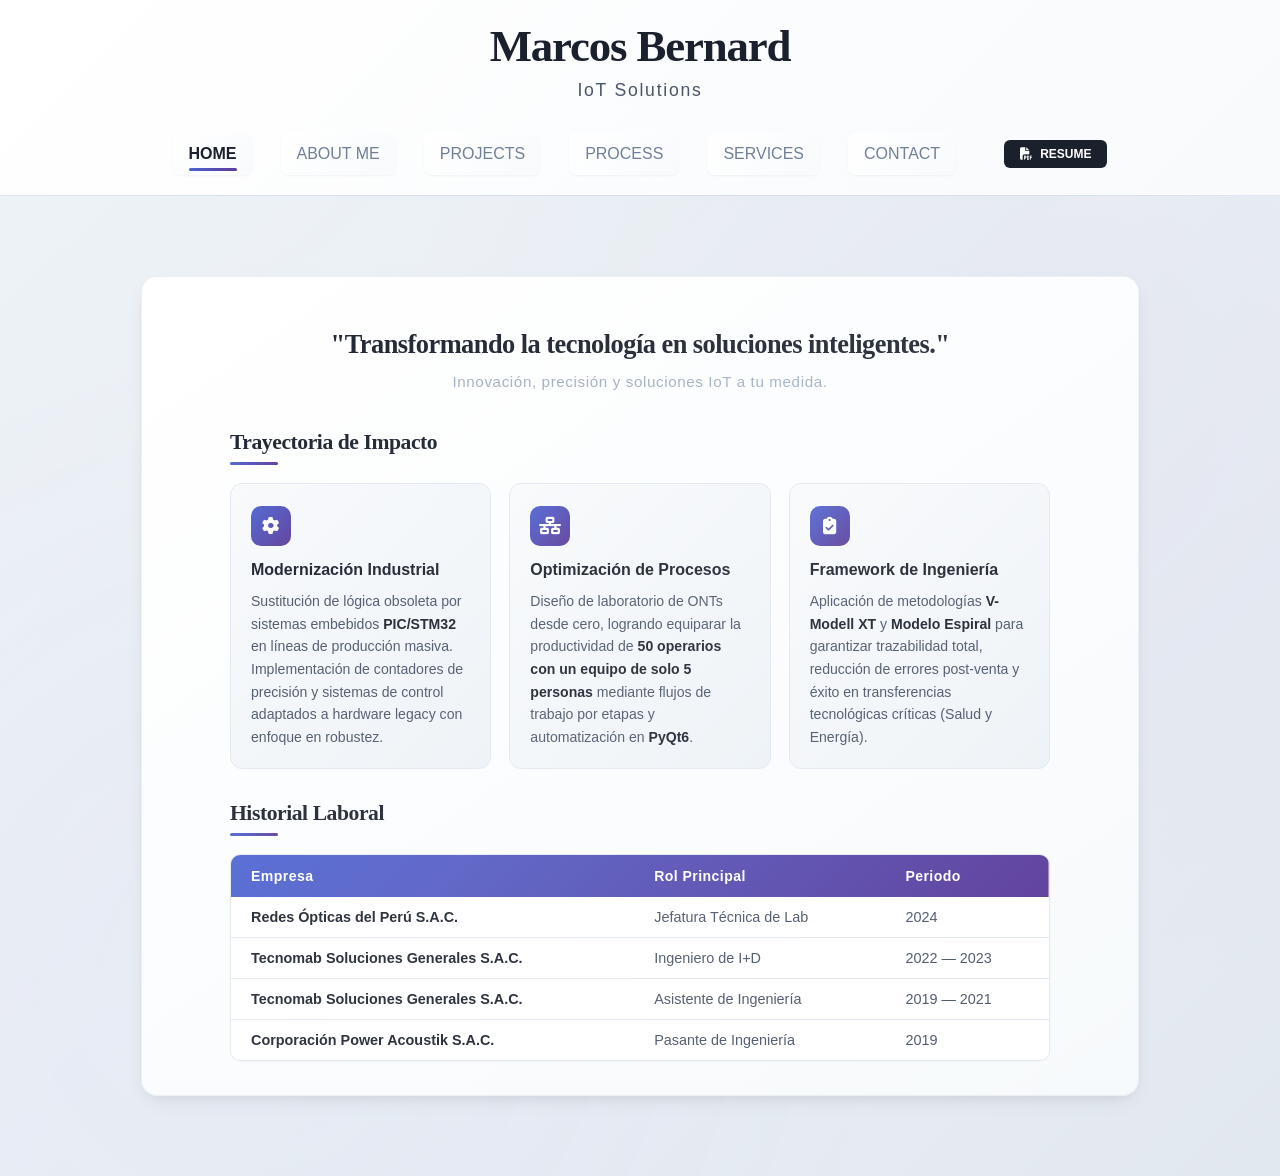
==== index.html @ 1c033994 "checkpoint(index.html): agregado proyecto Dimmer PWM Multicanal" ====
<!DOCTYPE html>
<html lang="es">

<head>
    <meta charset="UTF-8">
    <meta name="viewport" content="width=device-width, initial-scale=1.0">
    <link rel="stylesheet" href="https://cdnjs.cloudflare.com/ajax/libs/font-awesome/6.4.0/css/all.min.css">
    <!-- Estilos Modulares -->
    <link rel="stylesheet" href="css/global.css">
    <link rel="stylesheet" href="css/home.css">
    <link rel="stylesheet" href="css/about.css">
    <link rel="stylesheet" href="css/projects.css">
    <link rel="stylesheet" href="css/process.css">
    <link rel="stylesheet" href="css/services.css">
    <link rel="stylesheet" href="css/contact.css">
</head>

<body>
    <!-- SECCIÓN SUPERIOR ESTÁTICA -->
    <div class="header-section">
    <h1 class="title">Marcos Bernard</h1>
    <p class="subtitle">IoT Solutions</p>
    
    <nav class="menu">
        <a href="#" class="menu-item active" data-target="home">HOME</a>
        <a href="#" class="menu-item" data-target="about">ABOUT ME</a>
        <a href="#" class="menu-item" data-target="projects">PROJECTS</a>
        <a href="#" class="menu-item" data-target="process">PROCESS</a>
        <a href="#" class="menu-item" data-target="services">SERVICES</a>
        <a href="#" class="menu-item" data-target="contact">CONTACT</a>
        <a href="#" class="cv-button" id="resume-btn">
            <i class="fa-solid fa-file-pdf"></i> RESUME
        </a>
        </nav>
    </div>

    <!-- HERO / FRASE PRINCIPAL (Sustituye imagen por lema) -->
    <div class="image-section">
        <div class="content-container">
            <!-- HOME con lema + Trayectoria + Historial -->
            <div class="content-section active" id="home">
                <div class="home-panel">

                    <!-- HERO -->
                    <div class="home-hero">
                        <p class="home-hero-phrase">"Transformando la tecnología en soluciones inteligentes."</p>
                        <p class="home-hero-sub">Innovación, precisión y soluciones IoT a tu medida.</p>
                    </div>

                    <!-- TRAYECTORIA DE IMPACTO -->
                    <div class="home-block">
                        <h2 class="home-block-title">Trayectoria de Impacto</h2>
                        <div class="impact-grid">

                            <div class="impact-card">
                                <div class="impact-icon-wrap">
                                    <i class="fa-solid fa-gear"></i>
                                </div>
                                <h3 class="impact-card-title">Modernización Industrial</h3>
                                <p class="impact-card-text">
                                    Sustitución de lógica obsoleta por sistemas embebidos <strong>PIC/STM32</strong> en líneas de producción masiva. Implementación de contadores de precisión y sistemas de control adaptados a hardware legacy con enfoque en robustez.
                                </p>
                            </div>

                            <div class="impact-card">
                                <div class="impact-icon-wrap">
                                    <i class="fa-solid fa-network-wired"></i>
                                </div>
                                <h3 class="impact-card-title">Optimización de Procesos</h3>
                                <p class="impact-card-text">
                                    Diseño de laboratorio de ONTs desde cero, logrando equiparar la productividad de <strong>50 operarios con un equipo de solo 5 personas</strong> mediante flujos de trabajo por etapas y automatización en <strong>PyQt6</strong>.
                                </p>
                            </div>

                            <div class="impact-card">
                                <div class="impact-icon-wrap">
                                    <i class="fa-solid fa-clipboard-check"></i>
                                </div>
                                <h3 class="impact-card-title">Framework de Ingeniería</h3>
                                <p class="impact-card-text">
                                    Aplicación de metodologías <strong>V-Modell XT</strong> y <strong>Modelo Espiral</strong> para garantizar trazabilidad total, reducción de errores post-venta y éxito en transferencias tecnológicas críticas (Salud y Energía).
                                </p>
                            </div>

                        </div>
                    </div>

                    <div class="home-block">
                        <h2 class="home-block-title">Historial Laboral</h2>
                        <div class="home-table-wrap">
                            <table class="home-table">
                                <thead>
                                    <tr>
                                        <th>Empresa</th>
                                        <th>Rol Principal</th>
                                        <th>Periodo</th>
                                    </tr>
                                </thead>
                                <tbody>
                                    <tr>
                                        <td><strong>Redes Ópticas del Perú S.A.C.</strong></td>
                                        <td>Jefatura Técnica de Lab</td>
                                        <td>2024</td>
                                    </tr>
                                    <tr>
                                        <td><strong>Tecnomab Soluciones Generales S.A.C.</strong></td>
                                        <td>Ingeniero de I+D</td>
                                        <td>2022 — 2023</td>
                                    </tr>
                                    <tr>
                                        <td><strong>Tecnomab Soluciones Generales S.A.C.</strong></td>
                                        <td>Asistente de Ingeniería</td>
                                        <td>2019 — 2021</td>
                                    </tr>
                                    <tr>
                                        <td><strong>Corporación Power Acoustik S.A.C.</strong></td>
                                        <td>Pasante de Ingeniería</td>
                                        <td>2019</td>
                                    </tr>
                                </tbody>
                            </table>
                        </div>
                    </div>

                </div>
            </div>
            <!-- Otras secciones -->
            <div class="content-section" id="projects">
                <div class="projects-wrapper">
                    <!-- Global Phase Legend -->
                    <div class="phase-legend-container">
                        <button class="legend-toggle" onclick="toggleLegend()">
                            <i class="fa-solid fa-circle-info"></i> Guía de Fases <i
                                class="fa-solid fa-chevron-down"></i>
                        </button>
                        <div class="phase-legend" id="global-legend">
                            <div class="legend-grid">
                                <div class="legend-item">
                                    <h4><span class="legend-dot mvp"></span> FASE 1: MVP</h4>
                                    <p>Prototipo funcional de bajo costo. Validación de concepto con herramientas Open
                                        Source.</p>
                                </div>
                                <div class="legend-item">
                                    <h4><span class="legend-dot spiral"></span> FASE 2: SPIRAL</h4>
                                    <p>Desarrollo iterativo de campo. Análisis de viabilidad técnica y económica.</p>
                                </div>
                                <div class="legend-item">
                                    <h4><span class="legend-dot vmodel"></span> FASE 3: V-MODEL</h4>
                                    <p>Estandarización y calidad industrial. Trazabilidad total y pruebas formales.</p>
                                </div>
                            </div>
                        </div>
                    </div>

                    <div class="projects-container">
                        <div class="project-card">
    <div class="status-badge status-mvp">MVP</div>
    <div class="card-header">
        <i class="fa-solid fa-microchip card-icon"></i>
    </div>
    <h3 class="card-title">AgriNode Lite</h3>
    <p class="card-description">Nodo IoT de sensado agroambiental.</p>
    
    <div style="font-size: 0.85rem; color: #888; margin-bottom: 10px;">
        <i class="fa-solid fa-flask-vial"></i> Laboratorio IoT (Monterrico, Lima)
    </div>

    <div class="card-badges">
        <span class="badge">C</span>
        <span class="badge">UART</span>
        <span class="badge">I2C</span>
    </div>

    <div class="progress-section">
        <div class="progress-label">
            <span>Progreso</span>
            <span>35%</span>
        </div>
        <div class="progress-track">
            <div class="progress-fill" style="width: 35%;"></div>
        </div>
    </div>

    <div class="progress-details">
        <ul class="checklist">
            <li class="checklist-item">
                <div class="checklist-info">
                    <i class="fa-solid fa-check checklist-icon done"></i>
                    <span class="checklist-text">Diseño Esquemático</span>
                </div>
                <span class="checklist-date">Ene 15</span>
            </li>
            <li class="checklist-item">
                <div class="checklist-info">
                    <i class="fa-solid fa-check checklist-icon done"></i>
                    <span class="checklist-text">Validación Sensores</span>
                </div>
                <span class="checklist-date">Ene 20</span>
            </li>
            <li class="checklist-item">
                <div class="checklist-info">
                    <i class="fa-regular fa-circle checklist-icon pending"></i>
                    <span class="checklist-text">Optimización Energía</span>
                </div>
                <span class="checklist-date">Pendiente</span>
            </li>
            <li class="checklist-item">
                <div class="checklist-info">
                    <i class="fa-regular fa-circle checklist-icon pending"></i>
                    <span class="checklist-text">Documentación</span>
                </div>
                <span class="checklist-date">--</span>
            </li>
        </ul>

        <a href="https://github.com/MarcosBernardC/agrinode-lite" target="_blank" class="cv-button" style="margin-top: 15px; text-decoration: none; justify-content: center; width: 100%; box-sizing: border-box; display: flex;">
            <i class="fa-brands fa-github" style="margin-right: 8px;"></i> VER REPOSITORIO
        </a>
    </div>

    <button class="details-toggle" onclick="toggleDetails(this)">
        Ver Detalles <i class="fa-solid fa-chevron-down"></i>
    </button>
</div>

<div class="project-card">
    <div class="status-badge status-spiral" style="background: #f1c40f; color: #000;">DEVELOPING</div>
    
    <div class="card-header">
        <i class="fa-solid fa-lightbulb card-icon" style="color: #f1c40f;"></i>
    </div>

    <h3 class="card-title">Dimmer PWM Multicanal (A5)</h3>
    
    <p class="card-description">
        Controlador de iluminación de alta eficiencia. Diseño de hardware compacto con regulación Buck integrada y firmware optimizado en C.
    </p>

    <div style="font-size: 0.85rem; color: #888; margin-bottom: 10px;">
        <i class="fa-solid fa-microchip"></i> Bernardperulabs (En desarrollo 2026)
    </div>

    <div class="card-badges">
        <span class="badge">PIC/C</span>
        <span class="badge">KiCad 8.0</span>
        <span class="badge">FreeCAD</span>
        <span class="badge">Makefile</span>
    </div>

    <div class="progress-section">
        <div class="progress-label">
            <span>Estado: Diseño de PCB</span>
            <span>65%</span>
        </div>
        <div class="progress-track">
            <div class="progress-fill" style="width: 65%; background: #f39c12;"></div>
        </div>
    </div>

    <div class="progress-details">
        <ul class="checklist">
            <li class="checklist-item">
                <div class="checklist-info">
                    <i class="fa-solid fa-check checklist-icon done"></i>
                    <span class="checklist-text">Investigación y Simulación Lógica</span>
                </div>
                <span class="checklist-date">Feb 26</span>
            </li>
            <li class="checklist-item">
                <div class="checklist-info">
                    <i class="fa-solid fa-check checklist-icon done"></i>
                    <span class="checklist-text">Layout 3D y Esquemático Base</span>
                </div>
                <span class="checklist-date">Feb 26</span>
            </li>
            <li class="checklist-item">
                <div class="checklist-info">
                    <i class="fa-solid fa-spinner fa-spin checklist-icon" style="color: #f39c12;"></i>
                    <span class="checklist-text">Ruteado e Integración Buck Converter</span>
                </div>
                <span class="checklist-date">ACTUAL</span>
            </li>
            <li class="checklist-item">
                <div class="checklist-info">
                    <i class="fa-solid fa-clock checklist-icon"></i>
                    <span class="checklist-text">Fabricación y Pruebas de Carga</span>
                </div>
                <span class="checklist-date">Prox</span>
            </li>
        </ul>
        
        <a href="https://github.com/MarcosBernardC/PIC12F675-LED-Dimmer" target="_blank" class="cv-button" style="margin-top: 15px; text-decoration: none; justify-content: center; width: 100%; box-sizing: border-box; display: flex;">
            <i class="fa-brands fa-github" style="margin-right: 8px;"></i> VER REPOSITORIO
        </a>
    </div>

    <button class="details-toggle" onclick="toggleDetails(this)">
        Ver Detalles <i class="fa-solid fa-chevron-down"></i>
    </button>
</div>

                    <div class="project-card">
                        <div class="status-badge status-spiral">SPIRAL</div>
                        
                        <div class="card-header">
                            <i class="fa-solid fa-tower-broadcast card-icon"></i>
                        </div>

                        <h3 class="card-title">Edge Computing Agroambiental</h3>
                        
                        <p class="card-description">
                            Sistema distribuido con validación real en Calango. Optimización de latencia y robustez en hardware embebido.
                        </p>

                        <div style="font-size: 0.85rem; color: #888; margin-bottom: 10px;">
                            <i class="fa-solid fa-location-dot"></i> Instalación en campo (Calango, Lima 2025)
                        </div>

                        <div class="card-badges">
                            <span class="badge">PIC/C</span>
                            <span class="badge">LuaLaTeX</span>
                            <span class="badge">PCB Design</span>
                        </div>

                        <div class="progress-section">
                            <div class="progress-label">
                                <span>Estado: Finalizado</span>
                                <span>100%</span>
                            </div>
                            <div class="progress-track">
                                <div class="progress-fill" style="width: 100%; background: #28a745;"></div>
                            </div>
                        </div>

                        <div class="progress-details">
                            <ul class="checklist">
                                <li class="checklist-item">
                                    <div class="checklist-info">
                                        <i class="fa-solid fa-check checklist-icon done"></i>
                                        <span class="checklist-text">Despliegue e Instalación Física</span>
                                    </div>
                                    <span class="checklist-date">Oct 25</span>
                                </li>
                                <li class="checklist-item">
                                    <div class="checklist-info">
                                        <i class="fa-solid fa-check checklist-icon done"></i>
                                        <span class="checklist-text">Telemetría App Móvil/Escritorio</span>
                                    </div>
                                    <span class="checklist-date">Nov 25</span>
                                </li>
                                <li class="checklist-item">
                                    <div class="checklist-info">
                                        <i class="fa-solid fa-check checklist-icon done"></i>
                                        <span class="checklist-text">Análisis de Datos (95% PDR)</span>
                                    </div>
                                    <span class="checklist-date">Dic 25</span>
                                </li>
                                <li class="checklist-item">
                                    <div class="checklist-info">
                                        <i class="fa-solid fa-check checklist-icon done"></i>
                                        <span class="checklist-text">Versión de Autor (LuaLaTeX)</span>
                                    </div>
                                    <span class="checklist-date">Feb 26</span>
                                </li>
                            </ul>
                            
                            <a href="https://github.com/MarcosBernardC/edgeComputingCalango" target="_blank" class="cv-button" style="margin-top: 15px; text-decoration: none; justify-content: center; width: 100%; box-sizing: border-box; display: flex;">
                                <i class="fa-brands fa-github" style="margin-right: 8px;"></i> VER REPOSITORIO
                            </a>
                        </div>

                        <button class="details-toggle" onclick="toggleDetails(this)">
                            Ver Detalles <i class="fa-solid fa-chevron-down"></i>
                        </button>
                    </div>

                </div>
                </div>
            </div>
            <div class="content-section" id="services">
                <div class="services-panel">
                    <div class="home-block">
                        <h2 class="home-block-title">Servicios Especializados</h2>
                    <p class="process-text" style="text-align: center; max-width: 800px; margin: 0 auto 40px;">
                        Ofrezco soluciones integrales de ingeniería, combinando el rigor del diseño industrial con la agilidad del prototipado moderno.
                    </p>
                    
                    <div class="impact-grid">
                        <div class="impact-card">
                            <div class="impact-icon-wrap">
                                <i class="fa-solid fa-microchip"></i>
                            </div>
                            <h3 class="impact-card-title">Sistemas Embebidos & IoT</h3>
                            <p class="impact-card-text">
                                Desarrollo de firmware robusto en <strong>C/C++</strong> y conectividad <strong>Edge-to-Cloud</strong>. Especialista en arquitecturas de bajo consumo y protocolos industriales.
                            </p>
                        </div>

                        <div class="impact-card">
                            <div class="impact-icon-wrap">
                                <i class="fa-solid fa-industry"></i>
                            </div>
                            <h3 class="impact-card-title">Modernización Legacy</h3>
                            <p class="impact-card-text">
                                Actualización de sistemas industriales antiguos (Retrofitting). Sustitución de lógica discreta por control digital inteligente sin cambiar la infraestructura base.
                            </p>
                        </div>

                        <div class="impact-card">
                            <div class="impact-icon-wrap">
                                <i class="fa-solid fa-layer-group"></i>
                            </div>
                            <h3 class="impact-card-title">Diseño de PCB (EDA)</h3>
                            <p class="impact-card-text">
                                Diseño profesional de circuitos impresos en <strong>KiCad</strong>. Desde el esquema hasta los archivos Gerber para fabricación masiva, priorizando la integridad de señal.
                            </p>
                        </div>

                        <div class="impact-card">
                            <div class="impact-icon-wrap">
                                <i class="fa-solid fa-file-contract"></i>
                            </div>
                            <h3 class="impact-card-title">Consultoría & V&V</h3>
                            <p class="impact-card-text">
                                Documentación técnica avanzada en <strong>LuaLaTeX</strong>. Pruebas de verificación y validación (V&V) bajo estándares de calidad industrial.
                            </p>
                        </div>
                    </div>
                </div>
            </div>
        </div>
            <div class="content-section" id="process">
                <div class="process-container">
                    
                    <!-- Header 
                    <div class="process-header">
                        <h1 class="process-main-title">⚙️ Metodología de Ingeniería</h1>
                        <p class="process-subtitle">Framework de Maduración Híbrido v1.1</p>
                        <p class="process-update">📅 Última actualización: 5 de febrero de 2026</p>
                    </div>-->

                    <!-- Quote inspiracional -->
                    <div class="process-quote">
                        "No diseñamos para que funcione una vez; diseñamos para que sea reproducible, eficiente y resiliente al entorno real."
                    </div>

                    <!-- Visión general -->
                    <p class="process-intro">
                        Mi metodología no es lineal; es una <strong>progresión de tres estados</strong> que garantiza la transición exitosa desde la idea en el silicio hasta la estandarización industrial. Este flujo fue validado durante el desarrollo de mi tesis para la integración eficiente de Hardware, Firmware y Software.
                    </p>

                    <!-- Timeline de Fases -->
                    <div class="phases-timeline">
                        
                        <!-- FASE 1: MVP -->
                        <div class="phase-item phase-1">
                            <div class="phase-icon">
                                <i class="fa-solid fa-flask"></i>
                            </div>
                            <div class="phase-content">
                                <span class="phase-number">FASE 1</span>
                                <h2 class="phase-title">Prototipado Iterativo (MVP)</h2>
                                <p class="phase-objective">Validación técnica de concepto al menor costo posible</p>
                                <ul class="phase-details">
                                    <li><strong>Metodología:</strong> Ciclos rápidos de diseño, implementación y prueba (Iterative Prototyping)</li>
                                    <li><strong>Herramientas:</strong> Uso de software Gratuito / Open Source para minimizar la inversión inicial</li>
                                    <li><strong>Hardware/Firmware:</strong> Prototipado en PIC16F1939 con periféricos nativos (MSSP, I2C, Timer0)</li>
                                    <li><strong>Estrategia:</strong> Enfoque en funcionalidad crítica (Happy Path) y comunicación Edge-to-Cloud</li>
                                </ul>
                            </div>
                        </div>

                        <!-- FASE 2: SPIRAL -->
                        <div class="phase-item phase-2">
                            <div class="phase-icon">
                                <i class="fa-solid fa-rotate"></i>
                            </div>
                            <div class="phase-content">
                                <span class="phase-number">FASE 2</span>
                                <h2 class="phase-title">Desarrollo de Campo (Modelo Espiral)</h2>
                                <p class="phase-objective">Análisis de riesgos, viabilidad económica y robustez</p>
                                <ul class="phase-details">
                                    <li><strong>Metodología:</strong> Aplicación del Modelo Espiral para evaluar cada iteración del MVP</li>
                                    <li><strong>Acción de Ingeniería:</strong> Evaluación de Costo/Beneficio de las tecnologías utilizadas en el prototipo</li>
                                    <li><strong>Análisis Crítico:</strong> ¿Las soluciones gratuitas son escalables? ¿El ruido industrial requiere componentes de grado profesional?</li>
                                    <li><strong>Hardware:</strong> Optimización de consumo energético y diseño de PCB profesional en KiCad</li>
                                </ul>
                            </div>
                        </div>

                        <!-- FASE 3: V-MODEL -->
                        <div class="phase-item phase-3">
                            <div class="phase-icon">
                                <i class="fa-solid fa-check-double"></i>
                            </div>
                            <div class="phase-content">
                                <span class="phase-number">FASE 3</span>
                                <h2 class="phase-title">Estandarización (V-Modell XT)</h2>
                                <p class="phase-objective">Calidad industrial, verificación formal y cierre de proyecto</p>
                                <ul class="phase-details">
                                    <li><strong>Metodología:</strong> Implementación del estándar V-Modell XT para asegurar trazabilidad total del dato</li>
                                    <li><strong>Verificación y Validación (V&V):</strong> Cada requerimiento validado sistemáticamente (desde el bit en el registro hasta la gráfica en el Dashboard)</li>
                                    <li><strong>Documentación:</strong> Generación de manuales técnicos, certificados de funcionamiento y hojas de datos en LuaLaTeX</li>
                                    <li><strong>Resultado:</strong> Un producto reproducible, documentado y listo para despliegue masivo</li>
                                </ul>
                            </div>
                        </div>

                    </div>

                    <!-- Sección de Tooling -->
                    <div class="tooling-section">
                        <h2 class="tooling-title">💻 Entorno de Ejecución (Tooling)</h2>
                        <p class="tooling-intro">
                            La eficiencia de este proceso se apoya en una automatización profunda dentro de mi ecosistema Linux
                        </p>

                        <div class="tooling-grid">
                            <div class="tool-card">
                                <h4><i class="fa-solid fa-terminal"></i> Automatización</h4>
                                <p>Uso de <strong>Fish Shell</strong> y <strong>Makefiles</strong> para flujos de compilación y quemado (pk2cmd) sin intervención manual</p>
                            </div>

                            <div class="tool-card">
                                <h4><i class="fa-solid fa-robot"></i> IA Asistida</h4>
                                <p>Integración de <strong>Antigravity</strong> y <strong>Cursor</strong> para refactorización de código y análisis de lógica en tiempo real</p>
                            </div>

                            <div class="tool-card">
                                <h4><i class="fa-brands fa-git-alt"></i> Control de Versiones</h4>
                                <p>Gestión consciente de estados de archivos en <strong>Git</strong> para mantener un historial de cambios granular durante las fases del modelo espiral</p>
                            </div>

                            <div class="tool-card">
                                <h4><i class="fa-solid fa-file-lines"></i> Documentación Viva</h4>
                                <p>Sincronización entre <strong>Obsidian</strong> (notas de ingeniería) y el repositorio central del proyecto</p>
                            </div>
                        </div>
                    </div>

                </div>
            </div>
            <div class="content-section" id="about">
    <div class="about-container">
        <div class="about-content">

            <section class="about-section">
                <h2 class="about-title">Perfil Profesional</h2>
                <p class="about-text">
                    Ingeniero Electrónico con enfoque en <strong>desarrollo embebido, automatización e infraestructura IoT</strong>. 
                    Especialista en integrar hardware y software mediante metodologías industriales (V-Modell XT) para crear soluciones 
                    escalables, desde el silicio hasta la inteligencia de datos en tiempo real.
                </p>
            </section>

            <section class="about-section">
                <h2 class="about-title">Competencias Técnicas</h2>

                <div class="skills-lang">
                    <div class="skill-lang-item">
                        <div class="skill-lang-header"><span class="skill-lang-name">C (Embedded)</span><span class="skill-lang-pct">95%</span></div>
                        <div class="skill-lang-track"><div class="skill-lang-fill" style="width:95%"></div></div>
                    </div>
                    <div class="skill-lang-item">
                        <div class="skill-lang-header"><span class="skill-lang-name">Python (PyQt6 / Data)</span><span class="skill-lang-pct">90%</span></div>
                        <div class="skill-lang-track"><div class="skill-lang-fill" style="width:90%"></div></div>
                    </div>
                    <div class="skill-lang-item">
                        <div class="skill-lang-header"><span class="skill-lang-name">SQL / Power BI</span><span class="skill-lang-pct">75%</span></div>
                        <div class="skill-lang-track"><div class="skill-lang-fill" style="width:75%"></div></div>
                    </div>
                    <div class="skill-lang-item">
                        <div class="skill-lang-header"><span class="skill-lang-name">LuaLaTeX / Shell Script</span><span class="skill-lang-pct">70%</span></div>
                        <div class="skill-lang-track"><div class="skill-lang-fill" style="width:70%"></div></div>
                    </div>
                </div>

                <div class="skills-grid">
                    <div class="skill-category">
                        <h3 class="skill-category-title"><i class="fa-solid fa-microchip"></i> Embedded / IoT</h3>
                        <p class="skill-items">
                            <span class="tag-active">ESP32</span> <span class="tag-active">STM32</span> 
                            <span class="tag-active">PIC16/dsPIC</span> <span class="tag-prev">AVR</span>
                        </p>
                        <p class="skill-items">MQTT · Bluetooth · UART · I2C · SPI</p>
                    </div>
                    <div class="skill-category">
                        <h3 class="skill-category-title"><i class="fa-solid fa-robot"></i> AI-Assisted Dev</h3>
                        <p class="skill-items"><span class="tag-active">Antigravity IDE</span> <span class="tag-active">Cursor</span></p>
                        <p class="skill-items">Integración de LLMs (Gemini/Claude) para optimización de lógica y refactorización.</p>
                    </div>
                    <div class="skill-category">
                        <h3 class="skill-category-title"><i class="fa-solid fa-terminal"></i> Toolstack & OS</h3>
                        <p class="skill-items"><span class="tag-active">Fedora</span> <span class="tag-active">EndeavourOS</span> <span class="tag-active">Git</span></p>
                        <p class="skill-items">Fish Shell · Makefiles · Bash Scripting</p>
                    </div>
                    <div class="skill-category">
                        <h3 class="skill-category-title"><i class="fa-solid fa-language"></i> Idiomas</h3>
                        <p class="skill-items"><strong>Inglés:</strong> Nivel B1 (TOEFL ITP: 507)</p>
                        <p class="skill-items">Traducción técnica y preventa estratégica.</p>
                    </div>
                </div>

                <div class="skills-legend">
                    <span class="legend-label"><span class="tag-active">Uso activo</span> Herramienta actual</span>
                    <span class="legend-label"><span class="tag-prev">Previa</span> Experiencia anterior</span>
                </div>
            </section>

            <section class="about-section">
                <h2 class="about-title">Filosofía de Trabajo</h2>
                <blockquote class="philosophy-quote">
                    "La robustez industrial nace de la trazabilidad y el rigor metodológico."
                </blockquote>
                <ul class="philosophy-list">
                    <li>Validación sistemática (V&V)</li>
                    <li>Documentación técnica de precisión</li>
                    <li>Sostenibilidad de hardware legacy</li>
                    <li>Eficiencia operativa mediante IA</li>
                </ul>
            </section>
        </div>
    </div>
</div>
        <div class="content-section" id="contact">
            <div class="contact-panel">
                <div class="home-block">
                    <h2 class="home-block-title">Conectemos</h2>
                    <p class="process-text" style="text-align: center; margin-bottom: 30px;">
                        ¿Tienes un proyecto de IoT en mente o quieres profundizar en los detalles técnicos de mi
                        trayectoria?
                        Estoy disponible para colaborar.
                    </p>

                    <div class="contact-grid">
                        <!-- Top Row: GitHub -->
                        <a href="https://github.com/MarcosBernardC" target="_blank"
                            class="impact-card contact-link-card contact-info-card">
                            <div class="impact-icon-wrap">
                                <i class="fa-brands fa-github"></i>
                            </div>
                            <div class="contact-info-content">
                                <h3 class="impact-card-title">GitHub</h3>
                                <p class="impact-card-text">@MarcosBernardC</p>
                            </div>
                        </a>

                        <!-- Top Row: Location -->
                        <div class="impact-card contact-info-card">
                            <div class="impact-icon-wrap">
                                <i class="fa-solid fa-location-dot"></i>
                            </div>
                            <div class="contact-info-content">
                                <h3 class="impact-card-title">Ubicación</h3>
                                <p class="impact-card-text">Monterrico, Lima - Perú</p>
                            </div>
                        </div>

                        <!-- Bottom Row: Form -->
                        <form action="https://formspree.io/f/XXXXX" method="POST" class="impact-card contact-form-card">
                            <h3 class="impact-card-title form-title">Envíame un Mensaje</h3>
                            
                            <div class="form-row">
                                <div class="form-group">
                                    <label for="name" class="sr-only">Nombre</label>
                                    <input type="text" id="name" name="name" placeholder="Tu Nombre" required class="form-input">
                                </div>

                                <div class="form-group">
                                    <label for="email" class="sr-only">Email</label>
                                    <input type="email" id="email" name="_replyto" placeholder="tu@email.com" required class="form-input">
                                </div>
                            </div>

                            <div class="form-group">
                                <label for="message" class="sr-only">Mensaje</label>
                                <textarea id="message" name="message" rows="3" placeholder="¿Cómo puedo ayudarte?" required class="form-input"></textarea>
                            </div>

                            <div class="form-footer">
                                <button type="submit" class="cv-button submit-btn">
                                    <i class="fa-solid fa-paper-plane"></i> ENVIAR MENSAJE
                                </button>
                            </div>
                        </form>
                    </div>
                </div>
            </div>
        </div>


        <!-- Agenda Modal Removed -->

        <!-- PDF Modal -->
    <div id="pdf-modal" class="pdf-modal-overlay">
        <div class="pdf-modal-content">
            <button class="pdf-close-btn">&times;</button>
            <iframe id="pdf-frame" src="" frameborder="0"></iframe>
        </div>
    </div>

    <script src="js/main.js"></script>
</body>

</html>
---- css/global.css ----
/* ========================================
   Variables CSS - Paleta Elegante Neutra
   ======================================== */
:root {
  --dark-charcoal: #1a202c;
  --medium-gray: #2d3748;
  --slate-gray: #4a5568;
  --light-gray: #718096;
  --very-light-gray: #a0aec0;
  --lighter-gray: #edf2f7;
  --border-gray: #e2e8f0;

  /* Whites / Backgrounds */
  --pure-white: #ffffff;
  --off-white: #f8fafc;
  --light-cream: #f7fafc;

  /* Accents */
  --accent-blue: #4c63d2;
  --accent-purple: #5b3b99;
  --accent-green: #059669;

  /* Shadows */
  --shadow-light: 0 1px 2px rgba(0, 0, 0, 0.03);
  --shadow-medium: 0 4px 6px rgba(0, 0, 0, 0.05);
  --shadow-heavy: 0 8px 25px rgba(0, 0, 0, 0.1);

  --transition: all 0.25s ease;

  /* Process Colors */
  --mvp-color: #059669; /* Verde esmeralda */
  --spiral-color: #2563eb; /* Azul cobalto */
  --vmodel-color: #7c3aed; /* Púrpura */
}

/* ========================================
   Reset y Base
   ======================================== */
* {
  margin: 0;
  padding: 0;
  box-sizing: border-box;
}

/* Prevent iOS Zoom */
input, select, textarea {
    font-size: 16px !important;
}

html {
  scroll-behavior: smooth;
}

body {
  min-height: 100vh;
  display: flex;
  flex-direction: column;
  overflow-x: hidden;
  overflow-y: auto;
  font-family: "Inter", sans-serif;
  color: var(--dark-charcoal);
  background: linear-gradient(135deg, #f8fafc 0%, #f1f5f9 100%);
}

/* Allow scroll on small heights/widths to prevent squashing */
@media (max-height: 700px), (max-width: 480px) {
    body {
        overflow-y: auto;
        height: auto;
        min-height: 100vh;
    }
}

/* ========================================
   Header
   ======================================== */
.header-section {
  height: 26%;
  background: linear-gradient(135deg, var(--pure-white), var(--off-white));
  display: flex;
  flex-direction: column;
  justify-content: center;
  align-items: center;
  padding: 20px;
  position: relative;
  border-bottom: 1px solid var(--border-gray);
  box-shadow:
    0 4px 6px -1 rgba(0, 0, 0, 0.05),
    0 2px 4px -1 rgba(0, 0, 0, 0.03),
    inset 0 1px 0 rgba(255, 255, 255, 0.8);
}

.header-section::after {
  content: "";
  position: absolute;
  bottom: -4px;
  left: 0;
  width: 100%;
  height: 4px;
  background: linear-gradient(
    90deg,
    transparent 0%,
    rgba(102, 126, 234, 0.08) 20%,
    rgba(118, 75, 162, 0.08) 50%,
    rgba(102, 126, 234, 0.08) 80%,
    transparent 100%
  );
  filter: blur(0.5px);
}

.title {
  font-size: 2.8rem;
  font-weight: 600;
  font-family: "Playfair Display", serif;
  margin-bottom: 8px;
  letter-spacing: -0.025em;
  text-shadow:
    0 1px 2px rgba(255, 255, 255, 0.8),
    0 1px 3px rgba(0, 0, 0, 0.05);
}

.subtitle {
  font-size: 1.1rem;
  font-weight: 400;
  margin-bottom: 32px;
  letter-spacing: 0.1em;
  color: var(--slate-gray);
  text-shadow:
    0 1px 1px rgba(255, 255, 255, 0.8),
    0 1px 2px rgba(0, 0, 0, 0.03);
}

/* ========================================
   Menu
   ======================================== */
.menu {
  display: flex;
  align-items: center;
  flex-wrap: wrap;
  gap: 28px;
}

.menu-item {
  font-size: 1rem;
  font-weight: 500;
  padding: 12px 16px;
  color: var(--light-gray);
  text-decoration: none;
  position: relative;
  transition: var(--transition);
  border-radius: 8px;
  background: linear-gradient(135deg, var(--pure-white), var(--off-white));
  box-shadow:
    var(--shadow-light),
    0 1px 3px rgba(0, 0, 0, 0.02),
    inset 0 1px 0 rgba(255, 255, 255, 0.8);
}

.menu-item:hover {
  color: var(--medium-gray);
  transform: translateY(-1px);
  box-shadow:
    0 4px 8px rgba(0, 0, 0, 0.06),
    0 2px 4px rgba(0, 0, 0, 0.04),
    inset 0 1px 0 rgba(255, 255, 255, 0.9);
}

.menu-item::after {
  content: "";
  position: absolute;
  bottom: 4px;
  left: 16px;
  width: calc(100% - 32px);
  height: 3px;
  background: linear-gradient(90deg, var(--accent-blue), var(--accent-purple));
  border-radius: 2px;
  opacity: 0;
  transform: scaleX(0);
  transform-origin: left center;
  transition:
    opacity 0.3s ease-out,
    transform 0.4s cubic-bezier(0.25, 0.8, 0.25, 1);
}

.menu-item:hover::after,
.menu-item.active::after {
  opacity: 1;
  transform: scaleX(1);
}

.menu-item.active {
  color: var(--dark-charcoal);
  font-weight: 600;
}

.cv-button {
  display: inline-flex;
  align-items: center;
  gap: 8px;
  padding: 6px 15px;
  background-color: var(--dark-charcoal);
  color: var(--pure-white) !important;
  border-radius: 6px;
  font-size: 0.75rem;
  font-weight: 700;
  text-decoration: none;
  transition: all 0.3s ease;
  margin-left: 20px;
  border: 1px solid transparent;
}

.cv-button:hover {
  background-color: transparent;
  color: var(--dark-charcoal) !important;
  border-color: var(--dark-charcoal);
  transform: translateY(-2px);
}

/* ========================================
   Common Content Containers
   ======================================== */
.image-section {
  min-height: 74%;
  flex: 1;
  background: linear-gradient(
    135deg,
    var(--lighter-gray) 0%,
    var(--border-gray) 100%
  );
  display: flex;
  justify-content: center;
  align-items: center;
  position: relative;
  overflow-x: hidden;
  overflow-y: auto;
}

.image-section::before {
  content: "";
  position: absolute;
  top: 0;
  left: 0;
  right: 0;
  bottom: 0;
  background:
    radial-gradient(
      circle at 20% 80%,
      rgba(102, 126, 234, 0.04) 0%,
      transparent 50%
    ),
    radial-gradient(
      circle at 80% 20%,
      rgba(118, 75, 162, 0.04) 0%,
      transparent 50%
    );
  pointer-events: none;
}

.image-section::after {
  content: "";
  position: absolute;
  top: 0;
  left: 0;
  width: 100%;
  height: 100%;
  background: linear-gradient(
    135deg,
    transparent 0%,
    rgba(255, 255, 255, 0.1) 50%,
    transparent 100%
  );
  pointer-events: none;
}

.content-container {
  width: 100%;
  height: 100%;
  position: relative;
}

.content-section {
  position: absolute;
  top: 0;
  left: 0;
  width: 100%;
  min-height: 100%;
  opacity: 0;
  transform: translateY(20px);
  transition:
    opacity 0.5s ease,
    transform 0.5s ease;
  pointer-events: none;

  display: flex;
  justify-content: center;
  align-items: center;
}

.content-section.active {
  opacity: 1;
  transform: translateY(0);
  pointer-events: all;
}

/* ========================================
   Common Components (Impact Cards)
   ======================================== */
.impact-grid {
  display: grid;
  grid-template-columns: repeat(3, 1fr);
  gap: 18px;
}

.impact-card {
  background: linear-gradient(135deg, var(--off-white), var(--lighter-gray));
  border: 1px solid var(--border-gray);
  border-radius: 12px;
  padding: 22px 20px 20px;
  transition: var(--transition);
  position: relative;
  overflow: hidden;
}

.impact-card::before {
  content: "";
  position: absolute;
  top: 0;
  left: 0;
  right: 0;
  height: 3px;
  background: linear-gradient(90deg, var(--accent-blue), var(--accent-purple));
  opacity: 0;
  transition: opacity 0.3s ease;
}

.impact-card:hover {
  transform: translateY(-3px);
  box-shadow: 0 6px 18px rgba(0, 0, 0, 0.08);
  border-color: rgba(76, 99, 210, 0.25);
}

.impact-card:hover::before {
  opacity: 1;
}

.impact-icon-wrap {
  width: 40px;
  height: 40px;
  border-radius: 10px;
  background: linear-gradient(135deg, var(--accent-blue), var(--accent-purple));
  display: flex;
  align-items: center;
  justify-content: center;
  margin-bottom: 14px;
}

.impact-icon-wrap i {
  color: var(--pure-white);
  font-size: 1.1rem;
}

.impact-card-title {
  font-size: 1rem;
  font-weight: 600;
  color: var(--dark-charcoal);
  margin-bottom: 10px;
  line-height: 1.3;
}

.impact-card-text {
  font-size: 0.88rem;
  line-height: 1.6;
  color: var(--slate-gray);
  margin: 0;
}

.impact-card-text strong {
  color: var(--dark-charcoal);
  font-weight: 600;
}

.tag-active,
.badge {
  display: inline-block;
  padding: 6px 14px; /* Standardize specific to some badges */
  border-radius: 20px;
  font-size: 0.75rem;
  font-weight: 700;
  border: 1px solid transparent;
}
.tag-active {
  padding: 3px 10px; /* From about section override */
}

/* ========================================
   Common Responsive
   ======================================== */
@media (max-width: 768px) {
  .title {
    font-size: 2.2rem;
  }
  .subtitle {
    font-size: 1rem;
    margin-bottom: 24px;
  }
  .menu {
    gap: 16px;
    flex-wrap: wrap;
    justify-content: center;
  }
  .menu-item {
    font-size: 1.05rem;
    padding: 10px 14px;
  }
  .impact-grid {
    grid-template-columns: 1fr;
    gap: 14px;
  }
}

@media (max-width: 480px) {
    .header-section {
        height: auto;
        padding: 24px 16px;
    }
    .image-section {
        height: auto;
        flex: 1; /* Take remaining space */
    }
    .title {
        font-size: 1.8rem;
    }
    .subtitle {
        font-size: 0.9rem;
        margin-bottom: 24px;
    }
    .menu {
        display: grid;
        grid-template-columns: repeat(2, 1fr);
        gap: 10px;
        width: 100%;
        margin-bottom: 10px;
    }
    .menu-item {
        font-size: 0.9rem;
        padding: 10px 8px;
        min-height: 44px;
        display: flex;
        align-items: center;
        justify-content: center;
        text-align: center;
        width: 100%;
        margin: 0;
    }
    .cv-button {
        grid-column: 1 / -1; /* Spans full width */
        margin: 10px 0 0 0;
        justify-content: center;
        width: 100%;
        min-height: 44px;
    }
    
    .image-section {
        height: auto;
        min-height: 85vh; /* Ensure content area is tall enough */
        padding: 20px 0;
    }
    .content-section {
        align-items: flex-start; /* Prevent top cut-off on scroll */
        padding-top: 20px; /* Add some breathing room */
        height: auto; /* Let it grow */
        min-height: 100%;
        position: relative; /* Change from absolute to relative to stack? No, keeping absolute but letting it be tall */
        /* If absolute, strict 100% height clips it if parent is smaller than content? 
           But parent .image-section grows with content? No, .image-section has min-height.
           If content is taller than .image-section min-height, .image-section needs to grow.
           If .content-section is absolute, .image-section won't grow based on .content-section size.
           
           CRITICAL FIX: Change .content-section to position: relative on mobile so it pushes .image-section height! 
           But we have multiple .content-sections. Only the active one should be displayed relative?
           The others are hidden/opacity 0.
           If all are relative, they stack.
           We need only the active one to be relative (in flow) and others absolute (or hidden).
        */
    }
    .content-section.active {
        position: relative; /* Takes space in flow */
    }
    .content-section:not(.active) {
        display: none; /* Hide others to prevent stacking/spacing issues */
    }
    
    .contact-link {
        font-size: 0.9rem;
        padding: 10px 16px;
    }
    .impact-card {
        padding: 18px 16px 16px;
    }
}

/* ========================================
   PDF Viewer Modal
   ======================================== */
.pdf-modal-overlay {
  position: fixed;
  top: 0;
  left: 0;
  width: 100%;
  height: 100%;
  background-color: rgba(0, 0, 0, 0.6);
  backdrop-filter: blur(8px);
  -webkit-backdrop-filter: blur(8px);
  z-index: 1000;
  display: none; /* Hidden by default */
  justify-content: center;
  align-items: center;
  opacity: 0;
  transition: opacity 0.3s ease;
}

.pdf-modal-overlay.active {
  display: flex;
  opacity: 1;
}

.pdf-modal-content {
  position: relative;
  width: 90%;
  height: 90%;
  max-width: 1200px;
  background: white;
  border-radius: 8px;
  box-shadow: 0 4px 6px rgba(0, 0, 0, 0.1);
  overflow: hidden;
  transform: scale(0.95);
  transition: transform 0.3s ease;
}

.pdf-modal-overlay.active .pdf-modal-content {
  transform: scale(1);
}

.pdf-close-btn {
  position: absolute;
  top: 10px;
  right: 15px;
  background: rgba(255, 255, 255, 0.7);
  border: none;
  font-size: 2rem;
  line-height: 1;
  cursor: pointer;
  color: #333;
  z-index: 10;
  border-radius: 50%;
  width: 40px;
  height: 40px;
  display: flex;
  align-items: center;
  justify-content: center;
  transition: background 0.2s;
}

.pdf-close-btn:hover {
  background: rgba(255, 255, 255, 1);
}

#pdf-frame {
  width: 100%;
  height: 100%;
}

/* ========================================
   FIX DEFINITIVO: Espaciado Estandarizado Profesional
   Agregar al FINAL de css/global.css
   ======================================== */

/* Variables de Espaciado Profesional */
:root {
    --section-gap-desktop: 40px;
    --section-gap-tablet: 30px;
    --section-gap-mobile: 20px;
}

/* SOLUCIÓN BASE: Layout consistente */
.content-section {
    position: absolute;
    top: 0;
    left: 0;
    width: 100%;
    height: 100%;
    opacity: 0;
    transform: translateY(20px);
    transition: opacity 0.5s ease, transform 0.5s ease;
    pointer-events: none;
    
    display: flex;
    justify-content: center;
    align-items: center;
    padding: 0;
}

/* Espaciado estandarizado para TODOS los paneles */
.home-panel,
.services-panel,
.contact-panel,
.about-container,
.process-container {
    margin: var(--section-gap-desktop) auto;
}

/* Asegurar centrado perfecto en desktop */
@media (min-width: 769px) {
    .image-section {
        display: flex;
        align-items: center;
        justify-content: center;
        padding: var(--section-gap-desktop) 0;
    }
    
    .content-container {
        width: 100%;
        height: 100%;
        display: flex;
        align-items: center;
        justify-content: center;
    }
    
    .content-section {
        position: relative;
        height: auto;
        min-height: 0;
    }
    
    .content-section:not(.active) {
        display: none;
    }
    
    /* Ajuste específico para paneles con altura fija */
    .home-panel,
    .services-panel {
        width: 78%;
        max-width: 1200px;
    }
    
    .about-container,
    .process-container {
        width: 85%;
        max-width: 1200px;
    }
}

/* Tablet - Espaciado intermedio */
@media (max-width: 768px) {
    :root {
        --section-gap-desktop: var(--section-gap-tablet);
    }
    
    .image-section {
        padding: var(--section-gap-tablet) 0;
    }
    
    .home-panel,
    .services-panel,
    .about-container,
    .process-container {
        margin: var(--section-gap-tablet) auto;
    }
}

/* Mobile - Espaciado mínimo */
@media (max-width: 480px) {
    :root {
        --section-gap-desktop: var(--section-gap-mobile);
    }
    
    .image-section {
        min-height: 85vh;
        padding: var(--section-gap-mobile) 0;
    }
    
    .content-section {
        position: relative;
        height: auto;
        align-items: flex-start;
        padding-top: var(--section-gap-mobile);
    }
    
    .content-section.active {
        position: relative;
    }
    
    .content-section:not(.active) {
        display: none;
    }
    
    .home-panel,
    .services-panel,
    .about-container,
    .process-container {
        margin: var(--section-gap-mobile) auto;
        width: 95%;
    }
}

/* Fix específico para Contact que tenía padding-bottom problemático */
.contact-panel {
    padding-bottom: 0 !important;
    margin: var(--section-gap-desktop) auto;
}

/* Asegurar que Projects no se vea afectado */
.projects-wrapper {
    margin: var(--section-gap-desktop) auto;
}
---- css/home.css ----
/* ========================================
   Home Section
   ======================================== */
.home-panel {
    width: 78%;
    height: 78%;
    background: linear-gradient(145deg, var(--pure-white), var(--light-cream));
    border-radius: 16px;
    box-shadow:
        0 8px 25px -8px rgba(0, 0, 0, 0.1),
        0 4px 12px -4px rgba(0, 0, 0, 0.06),
        inset 0 1px 0 rgba(255, 255, 255, 0.8),
        inset 0 -1px 0 rgba(0, 0, 0, 0.02);
    border: 1px solid rgba(226, 232, 240, 0.6);
    overflow-y: auto;
    overflow-x: hidden;
    display: flex;
    flex-direction: column;
    align-items: center;
    padding: 38px 44px 34px;
    gap: 32px;
}

.home-panel::-webkit-scrollbar {
    width: 8px;
}

.home-panel::-webkit-scrollbar-track {
    background: var(--lighter-gray);
    border-radius: 4px;
}

.home-panel::-webkit-scrollbar-thumb {
    background: linear-gradient(180deg, var(--accent-blue), var(--accent-purple));
    border-radius: 4px;
}

/* ── Hero ── */
.home-hero {
    text-align: center;
    padding: 12px 0 8px;
}

.home-hero-phrase {
    font-family: 'Playfair Display', serif;
    font-size: 1.65rem;
    font-weight: 600;
    color: var(--dark-charcoal);
    letter-spacing: -0.02em;
    line-height: 1.35;
    text-shadow: 0 1px 2px rgba(255, 255, 255, 0.8);
    margin-bottom: 10px;
}

.home-hero-sub {
    font-size: 0.95rem;
    color: var(--very-light-gray);
    letter-spacing: 0.04em;
    text-shadow: 0 1px 1px rgba(255, 255, 255, 0.8);
}

/* ── Bloques genericos (título + contenido) ── */
.home-block {
    width: 100%;
    max-width: 820px;
}

.home-block-title {
    font-family: 'Playfair Display', serif;
    font-size: 1.35rem;
    font-weight: 600;
    color: var(--dark-charcoal);
    letter-spacing: -0.02em;
    margin-bottom: 18px;
    padding-bottom: 10px;
    position: relative;
}

.home-block-title::after {
    content: '';
    position: absolute;
    bottom: 0;
    left: 0;
    width: 48px;
    height: 3px;
    background: linear-gradient(90deg, var(--accent-blue), var(--accent-purple));
    border-radius: 2px;
}

/* ── Tabla Historial ── */
.home-table-wrap {
    width: 100%;
    overflow-x: auto;
    border-radius: 10px;
    border: 1px solid var(--border-gray);
    box-shadow: var(--shadow-light);
}

.home-table {
    width: 100%;
    border-collapse: collapse;
    background: var(--pure-white);
    font-family: 'Inter', sans-serif;
}

.home-table thead {
    background: linear-gradient(135deg, var(--accent-blue), var(--accent-purple));
}

.home-table th {
    color: var(--pure-white);
    text-align: left;
    padding: 13px 20px;
    font-size: 0.88rem;
    font-weight: 600;
    letter-spacing: 0.03em;
}

.home-table td {
    padding: 12px 20px;
    font-size: 0.9rem;
    color: var(--slate-gray);
    border-bottom: 1px solid var(--border-gray);
}

.home-table td strong {
    color: var(--dark-charcoal);
    font-weight: 600;
}

.home-table tbody tr {
    transition: background 0.2s ease;
}

.home-table tbody tr:hover {
    background: rgba(76, 99, 210, 0.04);
}

.home-table tbody tr:last-child td {
    border-bottom: none;
}

/* Responsive */
@media (max-width: 768px) {
    .home-panel {
        width: 90%;
        height: 82%;
        padding: 28px 24px 24px;
        gap: 26px;
    }
    .home-hero-phrase {
        font-size: 1.35rem;
    }
}

@media (max-width: 480px) {
    .home-panel {
        width: 95%;
        height: 98%; /* Maximize usage of the container */
        padding: 20px 16px 18px;
        gap: 22px;
    }
    .home-hero-phrase {
        font-size: 1.15rem;
    }
    .home-block-title {
        font-size: 1.1rem;
    }
    
    /* Mobile Table - Card Style */
    .home-table, .home-table thead, .home-table tbody, .home-table th, .home-table td, .home-table tr { 
        display: block; 
    }
    
    .home-table thead { 
        display: none; 
    }
    
    .home-table tr { 
        margin-bottom: 15px; 
        border: 1px solid var(--border-gray); 
        border-radius: 8px; 
        overflow: hidden; 
    }
    
    .home-table td { 
        border-bottom: 1px solid var(--lighter-gray); 
        position: relative; 
        padding-left: 45%; 
        text-align: right; 
        display: flex;
        justify-content: flex-end;
        align-items: center;
        min-height: 40px;
    }
    
    .home-table td:last-child {
        border-bottom: none;
    }

    .home-table td::before { 
        position: absolute;
        left: 15px;
        width: 40%; 
        white-space: nowrap; 
        text-align: left; 
        font-weight: 600;
        color: var(--dark-charcoal);
        top: 50%;
        transform: translateY(-50%);
    }

    /* Labels via CSS generated content */
    .home-table td:nth-of-type(1)::before { content: "Empresa"; }
    .home-table td:nth-of-type(2)::before { content: "Rol"; }
    .home-table td:nth-of-type(3)::before { content: "Periodo"; }
}
---- css/about.css ----
/* ========================================
   About Section
   ======================================== */
.about-container {
    width: 85%;
    height: 85%;
    background: linear-gradient(145deg, var(--pure-white), var(--light-cream));
    border-radius: 16px;
    box-shadow: 0 8px 25px -8 rgba(0, 0, 0, 0.1), 0 4px 12px -4 rgba(0, 0, 0, 0.06), 0 2px 6px -2 rgba(0, 0, 0, 0.04), inset 0 1px 0 rgba(255, 255, 255, 0.8), inset 0 -1px 0 rgba(0, 0, 0, 0.02);
    border: 1px solid rgba(226, 232, 240, 0.6);
    overflow-y: auto;
    overflow-x: hidden;
    padding: 40px 50px;
    position: relative;
}

.about-container::-webkit-scrollbar {
    width: 8px;
}

.about-container::-webkit-scrollbar-track {
    background: var(--lighter-gray);
    border-radius: 4px;
}

.about-container::-webkit-scrollbar-thumb {
    background: linear-gradient(180deg, var(--accent-blue), var(--accent-purple));
    border-radius: 4px;
}

.about-container::-webkit-scrollbar-thumb:hover {
    background: linear-gradient(180deg, var(--accent-purple), var(--accent-blue));
}

.about-content {
    max-width: 900px;
    margin: 0 auto;
}

.about-section {
    margin-bottom: 45px;
}

.about-section:last-child {
    margin-bottom: 0;
}

.about-title {
    font-family: 'Playfair Display', serif;
    font-size: 1.8rem;
    font-weight: 600;
    color: var(--dark-charcoal);
    margin-bottom: 20px;
    letter-spacing: -0.02em;
    position: relative;
    padding-bottom: 12px;
}

.about-title::after {
    content: '';
    position: absolute;
    bottom: 0;
    left: 0;
    width: 60px;
    height: 3px;
    background: linear-gradient(90deg, var(--accent-blue), var(--accent-purple));
    border-radius: 2px;
}

.about-text {
    font-size: 1rem;
    line-height: 1.7;
    color: var(--slate-gray);
    margin-bottom: 16px;
    text-align: justify;
}

.about-text strong {
    color: var(--dark-charcoal);
    font-weight: 600;
}

/* Skills Grid */
.skills-grid {
    display: grid;
    grid-template-columns: repeat(auto-fit, minmax(280px, 1fr));
    gap: 20px;
    margin-top: 25px;
}

.skill-category {
    background: linear-gradient(135deg, var(--off-white), var(--lighter-gray));
    padding: 20px;
    border-radius: 12px;
    border: 1px solid var(--border-gray);
    transition: var(--transition);
}

.skill-category:hover {
    transform: translateY(-2px);
    box-shadow: 0 4px 12px rgba(0, 0, 0, 0.08);
    border-color: rgba(76, 99, 210, 0.3);
}

.skill-category-title {
    font-size: 0.95rem;
    font-weight: 600;
    color: var(--dark-charcoal);
    margin-bottom: 10px;
    letter-spacing: 0.02em;
}

.skill-category-title i {
    color: var(--accent-blue);
    margin-right: 6px;
    font-size: 0.9rem;
}

.skill-items {
    font-size: 0.9rem;
    line-height: 1.6;
    color: var(--slate-gray);
    margin: 0;
}

/* Barras de lenguajes */
.skills-lang {
    display: grid;
    grid-template-columns: repeat(2, 1fr);
    gap: 14px 32px;
    margin-bottom: 28px;
}

.skill-lang-item {
    display: flex;
    flex-direction: column;
    gap: 6px;
}

.skill-lang-header {
    display: flex;
    justify-content: space-between;
    align-items: baseline;
}

.skill-lang-name {
    font-size: 0.92rem;
    font-weight: 600;
    color: var(--dark-charcoal);
}

.skill-lang-pct {
    font-size: 0.8rem;
    color: var(--very-light-gray);
    font-weight: 500;
}

.skill-lang-track {
    width: 100%;
    height: 5px;
    background: var(--lighter-gray);
    border-radius: 3px;
    overflow: hidden;
}

.skill-lang-fill {
    height: 100%;
    border-radius: 3px;
    background: linear-gradient(90deg, var(--accent-blue), var(--accent-purple));
}

/* Tags activo / previa */
.tag-active,
.tag-prev {
    display: inline-block;
    font-size: 0.82rem;
    font-weight: 600;
    padding: 3px 10px;
    border-radius: 20px;
    margin-right: 4px;
}

.tag-active {
    background: linear-gradient(135deg, rgba(76, 99, 210, 0.12), rgba(91, 59, 153, 0.1));
    color: var(--accent-blue);
    border: 1px solid rgba(76, 99, 210, 0.25);
}

.tag-prev {
    background: rgba(160, 174, 192, 0.15);
    color: var(--light-gray);
    border: 1px solid rgba(160, 174, 192, 0.3);
}

/* Leyenda de tags */
.skills-legend {
    display: flex;
    gap: 24px;
    margin-top: 18px;
    padding-top: 14px;
    border-top: 1px solid var(--border-gray);
}

.legend-label {
    font-size: 0.82rem;
    color: var(--light-gray);
    display: flex;
    align-items: center;
    gap: 8px;
}

/* Philosophy */
.philosophy-quote {
    font-family: 'Playfair Display', serif;
    font-size: 1.3rem;
    font-style: italic;
    color: var(--medium-gray);
    margin: 20px 0 25px 0;
    padding: 25px 30px;
    background: linear-gradient(135deg, var(--off-white), var(--lighter-gray));
    border-left: 4px solid var(--accent-purple);
    border-radius: 8px;
    position: relative;
    line-height: 1.6;
}

.philosophy-quote::before {
    content: '"';
    font-size: 3rem;
    color: var(--accent-purple);
    opacity: 0.2;
    position: absolute;
    top: 10px;
    left: 15px;
    font-family: 'Playfair Display', serif;
}

.philosophy-list {
    list-style: none;
    padding: 0;
    margin: 0;
}

.philosophy-list li {
    font-size: 1rem;
    color: var(--slate-gray);
    padding: 10px 0 10px 30px;
    position: relative;
    line-height: 1.6;
}

.philosophy-list li::before {
    content: '→';
    position: absolute;
    left: 0;
    color: var(--accent-blue);
    font-weight: 600;
}

/* Responsive */
@media (max-width: 768px) {
    .about-container {
        width: 92%;
        height: 80%;
        padding: 30px 25px;
    }
    .about-title {
        font-size: 1.5rem;
    }
    .skills-grid {
        grid-template-columns: 1fr;
        gap: 15px;
    }
    .skills-lang {
        grid-template-columns: 1fr;
        gap: 12px;
    }
    .philosophy-quote {
        font-size: 1.1rem;
        padding: 20px;
    }
}

@media (max-width: 480px) {
    .about-container {
        width: 95%;
        height: 98%; /* Maximize usage */
        padding: 20px 16px; /* Reduced side padding */
    }
    .about-section {
        margin-bottom: 35px;
    }
    .about-title {
        font-size: 1.3rem;
        margin-bottom: 15px;
    }
    .about-text {
        font-size: 0.9rem;
    }
    .skill-category {
        padding: 15px;
    }
    .skill-category-title {
        font-size: 0.9rem;
    }
    .skill-items {
        font-size: 0.85rem;
    }
    .skills-lang {
        gap: 10px;
    }
    .skill-lang-name {
        font-size: 0.88rem;
    }
    .skills-legend {
        flex-direction: column;
        gap: 8px;
    }
    .philosophy-quote {
        font-size: 1rem;
        padding: 18px;
        margin: 15px 0 20px 0;
    }
}
---- css/projects.css ----
/* ========================================
   Projects Section
   ======================================== */
.projects-wrapper {
  max-width: 1000px;
  width: fit-content;
  margin: 0 auto;
  position: relative;
  padding: 0 20px;
}

.projects-container {
  width: 100%;
  height: 100%;
  display: flex;
  justify-content: center;
  align-items: flex-start; /* Changed from center to allow top alignment on scroll */
  flex-wrap: wrap;
  gap: 40px;
  padding: 20px 0;
  overflow-y: auto; /* Ensure it scrolls if needed */
  transition: all 0.5s cubic-bezier(0.4, 0, 0.2, 1);
}

/* Interaction: Scale down cards when legend is open */
.projects-wrapper.legend-open .projects-container {
  transform: scale(0.95) translateY(10px);
  opacity: 0.6;
  filter: blur(1px);
}

.project-card {
  background: linear-gradient(145deg, var(--pure-white), var(--light-cream));
  border-radius: 16px;
  padding: 30px;
  width: 340px;
  box-shadow:
    0 10px 15px -3px rgba(0, 0, 0, 0.05),
    0 4px 6px -2px rgba(0, 0, 0, 0.025),
    inset 0 1px 0 rgba(255, 255, 255, 0.8),
    inset 0 -1px 0 rgba(0, 0, 0, 0.02);
  border: 1px solid rgba(226, 232, 240, 0.8);
  transition: var(--transition);
  position: relative;
  overflow: hidden;
}

.project-card:hover {
  transform: translateY(-5px);
  box-shadow:
    0 20px 25px -5px rgba(0, 0, 0, 0.1),
    0 10px 10px -5px rgba(0, 0, 0, 0.04);
}

/* Card Header & Icon */
.card-header {
  margin-bottom: 20px;
}

.card-icon {
  font-size: 2rem;
  color: var(--dark-charcoal);
  background: -webkit-linear-gradient(
    135deg,
    var(--dark-charcoal),
    var(--slate-gray)
  );
  background-clip: text;
  -webkit-background-clip: text;
  -webkit-text-fill-color: transparent;
  filter: drop-shadow(0 2px 4px rgba(0, 0, 0, 0.1));
}

/* Card Title */
.card-title {
  font-family: "Playfair Display", serif;
  font-size: 1.5rem;
  font-weight: 600;
  color: var(--dark-charcoal);
  margin-bottom: 12px;
  line-height: 1.3;
  letter-spacing: -0.01em;
}

/* Card Description */
.card-description {
  font-family: "Inter", sans-serif;
  font-size: 0.95rem;
  color: var(--slate-gray);
  line-height: 1.6;
  margin-bottom: 24px;
}

/* Badges */
.card-badges {
  display: flex;
  flex-wrap: wrap;
  gap: 8px;
  margin-bottom: 30px;
}

.badge {
  display: inline-block;
  padding: 6px 12px;
  background-color: #f1f5f9;
  color: #334155;
  border-radius: 9999px;
  font-size: 0.75rem;
  font-weight: 600;
  letter-spacing: 0.025em;
  border: 1px solid var(--border-gray);
  transition: var(--transition);
}

.badge:hover {
  background-color: var(--button-bg-hover, #e2e8f0);
  color: var(--dark-charcoal);
}

/* Progress Bar */
.progress-section {
  width: 100%;
  margin-bottom: 20px;
}

.progress-label {
  display: flex;
  justify-content: space-between;
  margin-bottom: 8px;
  font-size: 0.8rem;
  color: var(--slate-gray);
  font-weight: 500;
}

.progress-track {
  width: 100%;
  height: 6px;
  background-color: var(--lighter-gray);
  border-radius: 999px;
  overflow: hidden;
  position: relative;
}

.progress-fill {
  height: 100%;
  background: linear-gradient(90deg, var(--accent-blue), var(--accent-purple));
  border-radius: 999px;
  transition: width 1s ease-out;
  position: relative;
}

.progress-fill::after {
  content: "";
  position: absolute;
  top: 0;
  left: 0;
  bottom: 0;
  right: 0;
  background: linear-gradient(
    90deg,
    rgba(255, 255, 255, 0) 0%,
    rgba(255, 255, 255, 0.3) 50%,
    rgba(255, 255, 255, 0) 100%
  );
  transform: translateX(-100%);
  animation: shimmer 2s infinite;
}

/* Phase Legend (Global) */
.phase-legend-container {
  width: 100%;
  margin: 0 0 10px 0;
  display: flex;
  flex-direction: column;
  align-items: flex-end;
  position: relative;
  z-index: 20;
}

.legend-toggle {
  background: transparent;
  border: 1px solid var(--border-gray);
  padding: 8px 16px;
  border-radius: 20px;
  font-size: 0.85rem;
  color: var(--slate-gray);
  font-weight: 600;
  cursor: pointer;
  transition: all 0.3s ease;
  display: inline-flex;
  align-items: center;
  gap: 8px;
  position: relative;
  z-index: 21;
  background: var(--off-white);
}

.legend-toggle:hover {
  background: var(--pure-white);
  color: var(--dark-charcoal);
  box-shadow: 0 2px 4px rgba(0, 0, 0, 0.05);
}

.legend-toggle i {
  transition: transform 0.3s ease;
}

.legend-toggle.active i {
  transform: rotate(180deg);
}

.phase-legend {
  width: 100%;
  max-height: 0;
  overflow: hidden;
  transition:
    max-height 0.4s ease-out,
    opacity 0.4s ease-out;
  opacity: 0;
  text-align: left;
  margin-top: 10px;
  position: absolute;
  top: 100%;
  right: 0;
  z-index: 20;
}

.phase-legend.active {
  max-height: 300px;
  opacity: 1;
}

.legend-grid {
  display: grid;
  grid-template-columns: repeat(auto-fit, minmax(200px, 1fr));
  gap: 15px;
  background: var(--pure-white);
  padding: 20px;
  border-radius: 12px;
  border: 1px solid var(--border-gray);
  box-shadow: 0 4px 6px -1px rgba(0, 0, 0, 0.05);
}

.legend-item h4 {
  font-size: 0.85rem;
  margin-bottom: 5px;
  display: flex;
  align-items: center;
  gap: 8px;
}

.legend-dot {
  width: 10px;
  height: 10px;
  border-radius: 50%;
  display: inline-block;
}

.legend-dot.mvp {
  background-color: #059669;
}
.legend-dot.spiral {
  background-color: #2563eb;
}
.legend-dot.vmodel {
  background-color: #7c3aed;
}

.legend-item p {
  font-size: 0.8rem;
  color: var(--slate-gray);
  line-height: 1.4;
  margin-left: 18px;
}

/* Inline Collapsible Schedule */
.progress-details {
  max-height: 0;
  overflow: hidden;
  transition: max-height 0.4s ease-out;
  opacity: 0;
}

.progress-details.active {
  max-height: 400px;
  opacity: 1;
  margin-bottom: 15px;
  margin-top: 10px;
}

.checklist {
  list-style: none;
  padding: 0;
  margin: 0;
}

.checklist-item {
  display: flex;
  justify-content: space-between;
  align-items: center;
  padding: 8px 0;
  border-bottom: 1px solid var(--lighter-gray);
  font-size: 0.85rem;
  color: var(--slate-gray);
}

.checklist-item:last-child {
  border-bottom: none;
}

.checklist-info {
  display: flex;
  align-items: center;
  gap: 8px;
}

.checklist-icon {
  font-size: 0.9rem;
  width: 16px;
  text-align: center;
}

.checklist-icon.done {
  color: var(--accent-green);
}
.checklist-icon.pending {
  color: var(--lighter-gray);
}

.checklist-text {
  font-weight: 500;
  color: var(--dark-charcoal);
}

.checklist-date {
  font-size: 0.75rem;
  color: var(--slate-gray);
  opacity: 0.8;
}

.details-toggle {
  width: 100%;
  background: transparent;
  border: 1px solid var(--border-gray);
  padding: 8px;
  border-radius: 8px;
  font-size: 0.8rem;
  color: var(--dark-charcoal);
  font-weight: 600;
  cursor: pointer;
  transition: all 0.3s ease;
  display: flex;
  justify-content: center;
  align-items: center;
  gap: 8px;
}

.details-toggle:hover {
  background: var(--lighter-gray);
  color: var(--dark-charcoal);
}

.details-toggle i {
  transition: transform 0.3s ease;
}
.details-toggle.active i {
  transform: rotate(180deg);
}

@keyframes shimmer {
  100% {
    transform: translateX(100%);
  }
}

/* Status Badges */
.status-badge {
  position: absolute;
  top: 20px;
  right: 20px;
  padding: 6px 12px;
  border-radius: 20px;
  font-size: 0.7rem;
  font-weight: 700;
  text-transform: uppercase;
  letter-spacing: 0.05em;
  backdrop-filter: blur(4px);
  box-shadow: 0 2px 4px rgba(0, 0, 0, 0.05);
  z-index: 10;
}

.status-mvp {
  background-color: rgba(16, 185, 129, 0.1);
  color: #059669;
  border: 1px solid rgba(16, 185, 129, 0.2);
}

.status-spiral {
  background-color: rgba(59, 130, 246, 0.1);
  color: #2563eb;
  border: 1px solid rgba(59, 130, 246, 0.2);
}

.status-vmodel {
  background-color: rgba(139, 92, 246, 0.1);
  color: #7c3aed;
  border: 1px solid rgba(139, 92, 246, 0.2);
}

@media (max-width: 480px) {
  .project-card {
    width: 100%;
    max-width: 340px;
    margin: 0 auto;
  }
}
---- css/process.css ----
/* ========================================
   Process Section
   ======================================== */
.process-container {
    width: 85%;
    height: 85%;
    background: linear-gradient(145deg, var(--pure-white), var(--light-cream));
    border-radius: 16px;
    box-shadow: 0 8px 25px -8 rgba(0, 0, 0, 0.1), 0 4px 12px -4 rgba(0, 0, 0, 0.06), 0 2px 6px -2 rgba(0, 0, 0, 0.04), inset 0 1px 0 rgba(255, 255, 255, 0.8), inset 0 -1px 0 rgba(0, 0, 0, 0.02);
    border: 1px solid rgba(226, 232, 240, 0.6);
    overflow-y: auto;
    overflow-x: hidden;
    padding: 40px 50px;
    position: relative;
    max-width: 1200px;
    margin: 0 auto;
}

.process-container::-webkit-scrollbar {
    width: 8px;
}

.process-container::-webkit-scrollbar-track {
    background: var(--lighter-gray);
    border-radius: 4px;
}

.process-container::-webkit-scrollbar-thumb {
    background: linear-gradient(180deg, var(--accent-blue), var(--accent-purple));
    border-radius: 4px;
}

.process-container::-webkit-scrollbar-thumb:hover {
    background: linear-gradient(180deg, var(--accent-purple), var(--accent-blue));
}

.process-content {
    max-width: 900px;
    margin: 0 auto;
}

/* Quote inspiracional */
.process-quote {
    background: linear-gradient(145deg, var(--pure-white), var(--light-cream));
    border-left: 4px solid var(--vmodel-color);
    padding: 25px 30px;
    margin: 40px auto;
    max-width: 900px;
    font-style: italic;
    border-radius: 12px;
    box-shadow: 0 4px 6px -1px rgba(0, 0, 0, 0.05);
    border: 1px solid rgba(226, 232, 240, 0.8);
    color: var(--dark-charcoal);
    font-size: 1.05rem;
    line-height: 1.7;
}

.process-intro {
    text-align: center;
    margin: 40px auto;
    max-width: 900px;
    font-size: 1.05rem;
    line-height: 1.8;
    color: var(--slate-gray);
    font-family: "Inter", sans-serif;
}

/* Timeline Vertical */
.phases-timeline {
    position: relative;
    padding: 40px 0;
    margin: 60px 0;
}

.phases-timeline::before {
    content: '';
    position: absolute;
    left: 50%;
    top: 0;
    bottom: 0;
    width: 2px;
    background: linear-gradient(to bottom, 
        var(--mvp-color) 0%, 
        var(--mvp-color) 33%, 
        var(--spiral-color) 33%, 
        var(--spiral-color) 66%, 
        var(--vmodel-color) 66%, 
        var(--vmodel-color) 100%
    );
    transform: translateX(-50%);
}

.phase-item {
    display: flex;
    margin-bottom: 80px;
    position: relative;
}

.phase-item:last-child {
    margin-bottom: 0;
}

.phase-item:nth-child(even) {
    flex-direction: row-reverse;
}

.phase-content {
    width: 45%;
    background: linear-gradient(145deg, var(--pure-white), var(--light-cream));
    padding: 30px;
    border-radius: 16px;
    box-shadow: 
        0 10px 15px -3px rgba(0, 0, 0, 0.05),
        0 4px 6px -2px rgba(0, 0, 0, 0.025);
    border: 1px solid rgba(226, 232, 240, 0.8);
    transition: all 0.3s ease;
}

.phase-content:hover {
    transform: translateY(-5px);
    box-shadow: 
        0 20px 25px -5px rgba(0, 0, 0, 0.1),
        0 10px 10px -5px rgba(0, 0, 0, 0.04);
}

.phase-item:nth-child(even) .phase-content {
    margin-left: auto;
}

/* Phase Icons */
.phase-icon {
    position: absolute;
    left: 50%;
    top: 20px;
    transform: translateX(-50%);
    width: 70px;
    height: 70px;
    border-radius: 50%;
    display: flex;
    align-items: center;
    justify-content: center;
    font-size: 1.8rem;
    color: white;
    z-index: 2;
    box-shadow: 0 4px 12px rgba(0, 0, 0, 0.15);
    border: 4px solid var(--pure-white);
}

.phase-1 .phase-icon { background: linear-gradient(135deg, var(--mvp-color), #10b981); }
.phase-2 .phase-icon { background: linear-gradient(135deg, var(--spiral-color), #3b82f6); }
.phase-3 .phase-icon { background: linear-gradient(135deg, var(--vmodel-color), #8b5cf6); }

/* Phase Numbers */
.phase-number {
    display: inline-block;
    padding: 6px 14px;
    border-radius: 20px;
    font-size: 0.8rem;
    font-weight: 700;
    margin-bottom: 12px;
    text-transform: uppercase;
    letter-spacing: 0.05em;
    font-family: "Inter", sans-serif;
}

.phase-1 .phase-number { 
    background-color: rgba(5, 150, 105, 0.1);
    color: var(--mvp-color);
    border: 1px solid rgba(5, 150, 105, 0.2);
}

.phase-2 .phase-number { 
    background-color: rgba(37, 99, 235, 0.1);
    color: var(--spiral-color);
    border: 1px solid rgba(37, 99, 235, 0.2);
}

.phase-3 .phase-number { 
    background-color: rgba(124, 58, 237, 0.1);
    color: var(--vmodel-color);
    border: 1px solid rgba(124, 58, 237, 0.2);
}

.phase-title {
    font-family: "Playfair Display", serif;
    font-size: 1.5rem;
    font-weight: 700;
    margin: 10px 0 15px 0;
    color: var(--dark-charcoal);
    letter-spacing: -0.01em;
}

.phase-objective {
    font-family: "Inter", sans-serif;
    font-size: 1rem;
    color: var(--slate-gray);
    margin-bottom: 20px;
    font-weight: 500;
    font-style: italic;
}

/* Phase Details List */
.phase-details {
    list-style: none;
    padding: 0;
    margin: 20px 0 0 0;
}

.phase-details li {
    padding: 10px 0;
    padding-left: 28px;
    position: relative;
    font-size: 0.95rem;
    line-height: 1.7;
    color: var(--slate-gray);
    font-family: "Inter", sans-serif;
    border-left: 2px solid transparent;
    transition: all 0.2s ease;
}

.phase-details li:hover {
    border-left-color: var(--lighter-gray);
    padding-left: 32px;
}

.phase-details li::before {
    content: '▸';
    position: absolute;
    left: 8px;
    font-size: 0.9rem;
    transition: all 0.2s ease;
}

.phase-1 .phase-details li::before { color: var(--mvp-color); }
.phase-2 .phase-details li::before { color: var(--spiral-color); }
.phase-3 .phase-details li::before { color: var(--vmodel-color); }

.phase-details li strong {
    color: var(--dark-charcoal);
    font-weight: 600;
}

/* Tooling Section */
.tooling-section {
    margin-top: 80px;
    background: linear-gradient(145deg, var(--pure-white), var(--light-cream));
    padding: 40px;
    border-radius: 16px;
    box-shadow: 
        0 10px 15px -3px rgba(0, 0, 0, 0.05),
        0 4px 6px -2px rgba(0, 0, 0, 0.025);
    border: 1px solid rgba(226, 232, 240, 0.8);
}

.tooling-title {
    font-family: "Playfair Display", serif;
    font-size: 2rem;
    font-weight: 700;
    margin-bottom: 15px;
    text-align: center;
    color: var(--dark-charcoal);
}

.tooling-intro {
    text-align: center;
    margin-bottom: 35px;
    color: var(--slate-gray);
    font-size: 1rem;
    font-family: "Inter", sans-serif;
}

.tooling-grid {
    display: grid;
    grid-template-columns: repeat(auto-fit, minmax(280px, 1fr));
    gap: 20px;
    margin-top: 30px;
}

.tool-card {
    background: rgba(255, 255, 255, 0.7);
    padding: 25px;
    border-radius: 12px;
    border-left: 4px solid var(--spiral-color);
    border: 1px solid var(--border-gray);
    transition: all 0.3s ease;
    box-shadow: 0 2px 4px rgba(0, 0, 0, 0.03);
}

.tool-card:hover {
    background: var(--pure-white);
    transform: translateY(-3px);
    box-shadow: 0 8px 12px rgba(0, 0, 0, 0.08);
    border-left-color: var(--mvp-color);
}

.tool-card h4 {
    margin: 0 0 12px 0;
    font-size: 1.1rem;
    display: flex;
    align-items: center;
    gap: 10px;
    color: var(--dark-charcoal);
    font-family: "Inter", sans-serif;
    font-weight: 600;
}

.tool-card h4 i {
    color: var(--spiral-color);
    font-size: 1.3rem;
}

.tool-card p {
    margin: 0;
    font-size: 0.9rem;
    color: var(--slate-gray);
    line-height: 1.6;
    font-family: "Inter", sans-serif;
}

.tool-card p strong {
    color: var(--dark-charcoal);
    font-weight: 600;
}

/* Responsive */
@media (max-width: 768px) {
    .process-container {
        width: 92%;
        height: 80%;
        padding: 30px 25px;
    }
    .phases-timeline::before {
        left: 30px;
    }
    .phase-item, .phase-item:nth-child(even) {
        flex-direction: column;
    }
    .phase-content {
        width: 100%;
        margin-left: 0 !important;
        margin-top: 40px;
    }
    .phase-icon {
        left: 30px;
        width: 60px;
        height: 60px;
        font-size: 1.5rem;
    }
    .tooling-grid {
        grid-template-columns: 1fr;
    }
}

@media (max-width: 480px) {
    .process-container {
        width: 95%;
        height: 98%;
        padding: 20px 16px;
    }
}
---- css/services.css ----
/* ========================================
   Services Section
   ======================================== */
/* Reuses .home-block, .impact-grid, .impact-card from global.css */

.process-text {
    font-size: 1rem;
    line-height: 1.7;
    color: var(--slate-gray);
    text-align: justify;
}

/* Services Panel - Matches Home Panel */
.services-panel {
    width: 78%;
    height: 78%;
    background: linear-gradient(145deg, var(--pure-white), var(--light-cream));
    border-radius: 16px;
    box-shadow:
        0 8px 25px -8px rgba(0, 0, 0, 0.1),
        0 4px 12px -4px rgba(0, 0, 0, 0.06),
        inset 0 1px 0 rgba(255, 255, 255, 0.8),
        inset 0 -1px 0 rgba(0, 0, 0, 0.02);
    border: 1px solid rgba(226, 232, 240, 0.6);
    overflow-y: auto;
    overflow-x: hidden;
    display: flex;
    flex-direction: column;
    align-items: center;
    padding: 38px 44px 34px;
    gap: 32px;
}

/* Custom Scrollbar */
.services-panel::-webkit-scrollbar {
    width: 8px;
}

.services-panel::-webkit-scrollbar-track {
    background: var(--lighter-gray);
    border-radius: 4px;
}

.services-panel::-webkit-scrollbar-thumb {
    background: linear-gradient(180deg, var(--accent-blue), var(--accent-purple));
    border-radius: 4px;
}

/* Responsive */
@media (max-width: 768px) {
    .services-panel {
        width: 90%;
        height: 82%;
        padding: 28px 24px 24px;
        gap: 26px;
    }
}

@media (max-width: 480px) {
    .services-panel {
        width: 95%;
        height: 85%; /* Slightly taller on mobile */
        padding: 20px 16px 18px;
        gap: 22px;
    }
}
---- css/contact.css ----
/* ========================================
   Contact Section
   ======================================== */
.contact-panel {
    display: flex;
    justify-content: center;
    align-items: center;
    width: 100%;
    min-height: 100%;
    padding-bottom: 50px;
}

.contact-grid {
    display: grid;
    grid-template-columns: 1fr 1fr;
    gap: 18px;
    width: 100%;
}

/* Info Cards (Compact) */
.contact-info-card {
    display: flex;
    align-items: center;
    padding: 16px 20px; /* Reduced vertical padding */
    gap: 16px;
    min-height: 100%;
}

.contact-info-card .impact-icon-wrap {
    margin-bottom: 0; /* Remove bottom margin for side-by-side layout */
    width: 36px;
    height: 36px;
    flex-shrink: 0;
}

.contact-info-content {
    display: flex;
    flex-direction: column;
}

.contact-info-card .impact-card-title {
    margin-bottom: 2px;
    font-size: 0.95rem;
}

.contact-info-card .impact-card-text {
    font-size: 0.85rem;
    color: var(--slate-gray);
}

.contact-link-card {
    text-decoration: none;
    color: inherit;
}

.contact-link-card:hover {
    border-color: var(--accent-blue);
    cursor: pointer;
}

/* Form Specific Styles */
.contact-form-card {
    grid-column: 1 / -1; /* Full width */
    display: flex;
    flex-direction: column;
    gap: 16px;
    padding: 24px 28px;
}

.form-title {
    margin-bottom: 4px;
    font-size: 1.1rem;
    color: var(--dark-charcoal);
    border-bottom: 2px solid var(--accent-purple);
    display: inline-block;
    width: fit-content;
    padding-bottom: 4px;
}

.form-row {
    display: flex;
    gap: 16px;
}

.form-group {
    width: 100%;
}

.sr-only {
    position: absolute;
    width: 1px;
    height: 1px;
    padding: 0;
    margin: -1px;
    overflow: hidden;
    clip: rect(0, 0, 0, 0);
    white-space: nowrap;
    border: 0;
}

.form-input {
    width: 100%;
    padding: 12px 14px;
    font-size: 16px; /* Prevents iOS zoom */
    font-family: 'Inter', sans-serif;
    color: var(--dark-charcoal);
    background-color: var(--pure-white);
    border: 1px solid #eee;
    border-radius: 8px;
    transition: var(--transition);
    outline: none;
}

.form-input::placeholder {
    color: var(--very-light-gray);
    font-size: 0.9rem;
}

.form-input:focus {
    border-color: var(--accent-purple);
    box-shadow: 0 0 0 3px rgba(91, 59, 153, 0.1);
}

textarea.form-input {
    resize: vertical;
    min-height: 100px;
}

.form-footer {
    display: flex;
    justify-content: flex-end; /* Align to right */
    margin-top: 4px;
}

.submit-btn {
    width: auto; /* Adjust width to content */
    padding: 10px 24px;
    font-size: 0.9rem;
    cursor: pointer;
    border: none;
    margin-left: 0;
    text-transform: uppercase;
    letter-spacing: 0.05em;
    display: inline-flex;
    align-items: center;
    gap: 8px;
}

.submit-btn:hover {
    transform: translateY(-2px);
    box-shadow: 0 4px 12px rgba(0, 0, 0, 0.15);
}

/* Responsive */
@media (max-width: 768px) {
    .contact-grid {
        grid-template-columns: 1fr;
        gap: 14px;
    }
    
    .form-row {
        flex-direction: column;
        gap: 12px;
    }
    
    .contact-form-card {
        padding: 20px 16px;
    }
    
    .form-footer {
        justify-content: center; /* Center button on mobile */
    }
    
    .submit-btn {
        width: 100%;
    }
}
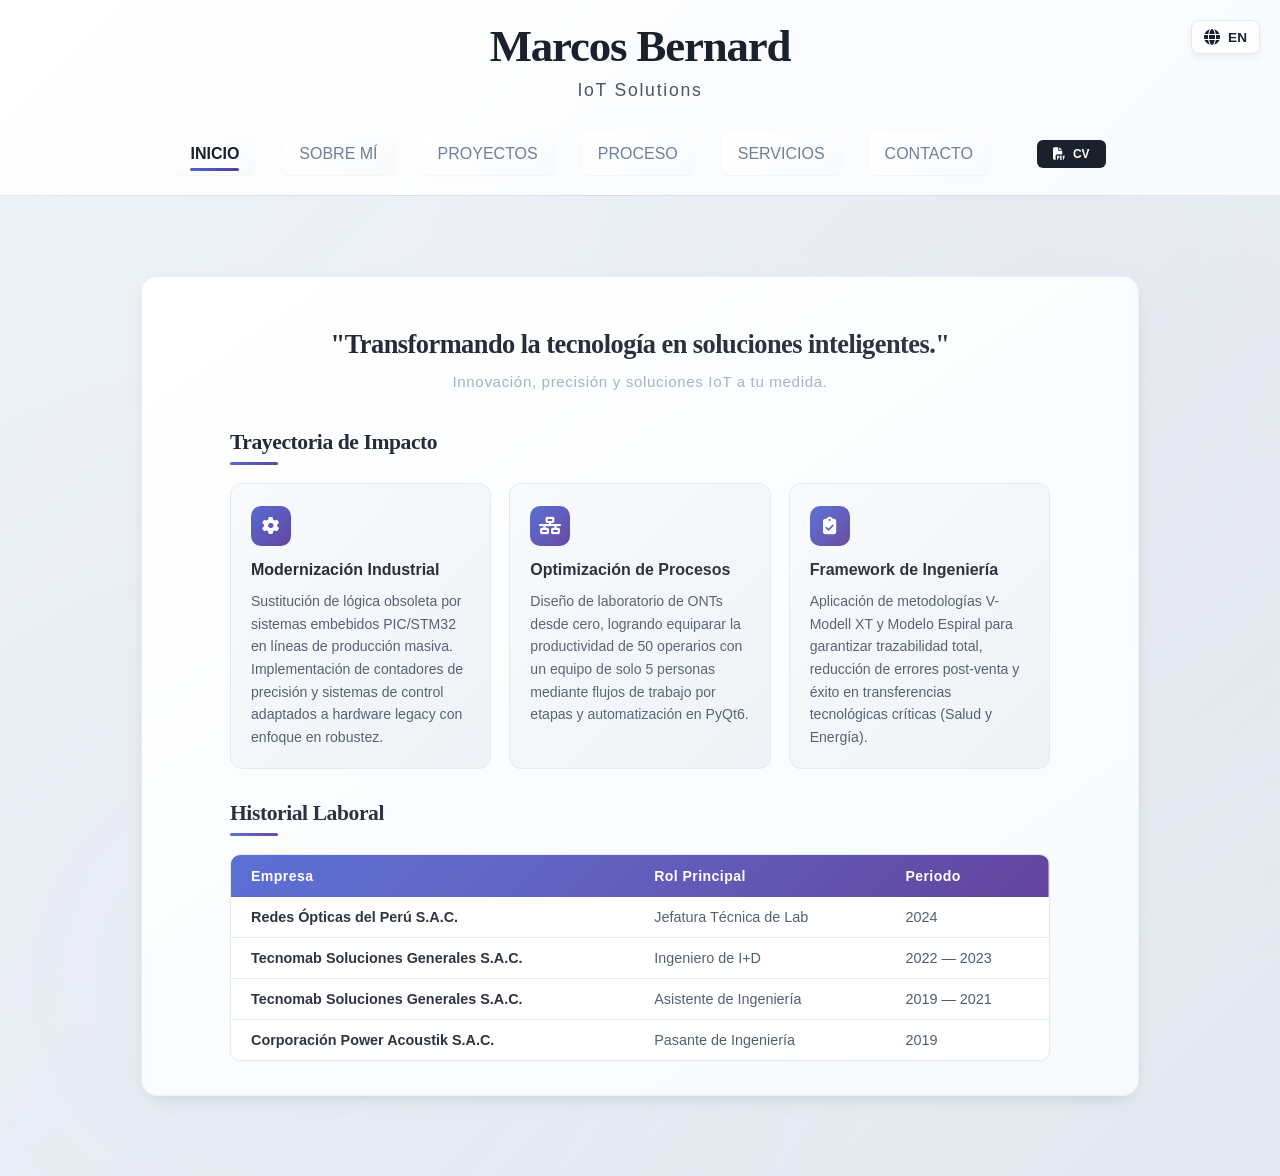
==== commit 4516fdaa: "feat: implementar selector de idioma (ES/EN) y actualizar archivos de resume" ====
--- a/index.html
+++ b/index.html
@@ -1,5 +1,5 @@
 <!DOCTYPE html>
-<html lang="es">
+<html lang="es" id="html-lang">
 
 <head>
     <meta charset="UTF-8">
@@ -17,19 +17,26 @@
 
 <body>
     <!-- SECCIÓN SUPERIOR ESTÁTICA -->
+    <div class="lang-toggle-fixed">
+        <button id="lang-toggle" class="lang-btn">
+            <i class="fa-solid fa-globe"></i>
+            <span class="lang-text">EN</span>
+        </button>
+    </div>
+
     <div class="header-section">
     <h1 class="title">Marcos Bernard</h1>
     <p class="subtitle">IoT Solutions</p>
     
     <nav class="menu">
-        <a href="#" class="menu-item active" data-target="home">HOME</a>
-        <a href="#" class="menu-item" data-target="about">ABOUT ME</a>
-        <a href="#" class="menu-item" data-target="projects">PROJECTS</a>
-        <a href="#" class="menu-item" data-target="process">PROCESS</a>
-        <a href="#" class="menu-item" data-target="services">SERVICES</a>
-        <a href="#" class="menu-item" data-target="contact">CONTACT</a>
-        <a href="#" class="cv-button" id="resume-btn">
-            <i class="fa-solid fa-file-pdf"></i> RESUME
+        <a href="#" class="menu-item active" data-target="home" data-i18n="menu_home">INICIO</a>
+        <a href="#" class="menu-item" data-target="about" data-i18n="menu_about">SOBRE MÍ</a>
+        <a href="#" class="menu-item" data-target="projects" data-i18n="menu_projects">PROYECTOS</a>
+        <a href="#" class="menu-item" data-target="process" data-i18n="menu_process">PROCESO</a>
+        <a href="#" class="menu-item" data-target="services" data-i18n="menu_services">SERVICIOS</a>
+        <a href="#" class="menu-item" data-target="contact" data-i18n="menu_contact">CONTACTO</a>
+        <a href="#" class="cv-button" id="resume-btn" data-i18n="resume_btn">
+            <i class="fa-solid fa-file-pdf"></i> CV
         </a>
         </nav>
     </div>
@@ -43,21 +50,21 @@
 
                     <!-- HERO -->
                     <div class="home-hero">
-                        <p class="home-hero-phrase">"Transformando la tecnología en soluciones inteligentes."</p>
-                        <p class="home-hero-sub">Innovación, precisión y soluciones IoT a tu medida.</p>
+                        <p class="home-hero-phrase" data-i18n="hero_phrase">"Transformando la tecnología en soluciones inteligentes."</p>
+                        <p class="home-hero-sub" data-i18n="hero_sub">Innovación, precisión y soluciones IoT a tu medida.</p>
                     </div>
 
                     <!-- TRAYECTORIA DE IMPACTO -->
                     <div class="home-block">
-                        <h2 class="home-block-title">Trayectoria de Impacto</h2>
+                        <h2 class="home-block-title" data-i18n="impact_title">Trayectoria de Impacto</h2>
                         <div class="impact-grid">
 
                             <div class="impact-card">
                                 <div class="impact-icon-wrap">
                                     <i class="fa-solid fa-gear"></i>
                                 </div>
-                                <h3 class="impact-card-title">Modernización Industrial</h3>
-                                <p class="impact-card-text">
+                                <h3 class="impact-card-title" data-i18n="industrial_mod_title">Modernización Industrial</h3>
+                                <p class="impact-card-text" data-i18n="industrial_mod_text">
                                     Sustitución de lógica obsoleta por sistemas embebidos <strong>PIC/STM32</strong> en líneas de producción masiva. Implementación de contadores de precisión y sistemas de control adaptados a hardware legacy con enfoque en robustez.
                                 </p>
                             </div>
@@ -66,8 +73,8 @@
                                 <div class="impact-icon-wrap">
                                     <i class="fa-solid fa-network-wired"></i>
                                 </div>
-                                <h3 class="impact-card-title">Optimización de Procesos</h3>
-                                <p class="impact-card-text">
+                                <h3 class="impact-card-title" data-i18n="process_opt_title">Optimización de Procesos</h3>
+                                <p class="impact-card-text" data-i18n="process_opt_text">
                                     Diseño de laboratorio de ONTs desde cero, logrando equiparar la productividad de <strong>50 operarios con un equipo de solo 5 personas</strong> mediante flujos de trabajo por etapas y automatización en <strong>PyQt6</strong>.
                                 </p>
                             </div>
@@ -76,8 +83,8 @@
                                 <div class="impact-icon-wrap">
                                     <i class="fa-solid fa-clipboard-check"></i>
                                 </div>
-                                <h3 class="impact-card-title">Framework de Ingeniería</h3>
-                                <p class="impact-card-text">
+                                <h3 class="impact-card-title" data-i18n="eng_framework_title">Framework de Ingeniería</h3>
+                                <p class="impact-card-text" data-i18n="eng_framework_text">
                                     Aplicación de metodologías <strong>V-Modell XT</strong> y <strong>Modelo Espiral</strong> para garantizar trazabilidad total, reducción de errores post-venta y éxito en transferencias tecnológicas críticas (Salud y Energía).
                                 </p>
                             </div>
@@ -86,35 +93,35 @@
                     </div>
 
                     <div class="home-block">
-                        <h2 class="home-block-title">Historial Laboral</h2>
+                        <h2 class="home-block-title" data-i18n="work_history_title">Historial Laboral</h2>
                         <div class="home-table-wrap">
                             <table class="home-table">
                                 <thead>
                                     <tr>
-                                        <th>Empresa</th>
-                                        <th>Rol Principal</th>
-                                        <th>Periodo</th>
+                                        <th data-i18n="company_header">Empresa</th>
+                                        <th data-i18n="role_header">Rol Principal</th>
+                                        <th data-i18n="period_header">Periodo</th>
                                     </tr>
                                 </thead>
                                 <tbody>
                                     <tr>
                                         <td><strong>Redes Ópticas del Perú S.A.C.</strong></td>
-                                        <td>Jefatura Técnica de Lab</td>
+                                        <td data-i18n="lab_head">Jefatura Técnica de Lab</td>
                                         <td>2024</td>
                                     </tr>
                                     <tr>
                                         <td><strong>Tecnomab Soluciones Generales S.A.C.</strong></td>
-                                        <td>Ingeniero de I+D</td>
+                                        <td data-i18n="rd_engineer">Ingeniero de I+D</td>
                                         <td>2022 — 2023</td>
                                     </tr>
                                     <tr>
                                         <td><strong>Tecnomab Soluciones Generales S.A.C.</strong></td>
-                                        <td>Asistente de Ingeniería</td>
+                                        <td data-i18n="eng_assistant">Asistente de Ingeniería</td>
                                         <td>2019 — 2021</td>
                                     </tr>
                                     <tr>
                                         <td><strong>Corporación Power Acoustik S.A.C.</strong></td>
-                                        <td>Pasante de Ingeniería</td>
+                                        <td data-i18n="eng_intern">Pasante de Ingeniería</td>
                                         <td>2019</td>
                                     </tr>
                                 </tbody>
@@ -130,23 +137,27 @@
                     <!-- Global Phase Legend -->
                     <div class="phase-legend-container">
                         <button class="legend-toggle" onclick="toggleLegend()">
-                            <i class="fa-solid fa-circle-info"></i> Guía de Fases <i
+                            <i class="fa-solid fa-circle-info"></i> <span data-i18n="phase_guide">Guía de Fases</span> <i
                                 class="fa-solid fa-chevron-down"></i>
                         </button>
                         <div class="phase-legend" id="global-legend">
                             <div class="legend-grid">
                                 <div class="legend-item">
-                                    <h4><span class="legend-dot mvp"></span> FASE 1: MVP</h4>
-                                    <p>Prototipo funcional de bajo costo. Validación de concepto con herramientas Open
+                                    <h4 data-i18n="phase_mvp_title"><span class="legend-dot mvp"></span> FASE 1: MVP</h4>
+                                    <p data-i18n="phase_mvp_desc">Prototipo funcional de bajo costo. Validación de concepto con herramientas Open
                                         Source.</p>
                                 </div>
                                 <div class="legend-item">
-                                    <h4><span class="legend-dot spiral"></span> FASE 2: SPIRAL</h4>
-                                    <p>Desarrollo iterativo de campo. Análisis de viabilidad técnica y económica.</p>
+                                    <h4 data-i18n="phase_spiral_title"><span class="legend-dot spiral"></span> FASE 2: SPIRAL</h4>
+                                    <p data-i18n="phase_spiral_desc">Desarrollo iterativo de campo. Análisis de viabilidad técnica y económica.</p>
                                 </div>
                                 <div class="legend-item">
-                                    <h4><span class="legend-dot vmodel"></span> FASE 3: V-MODEL</h4>
-                                    <p>Estandarización y calidad industrial. Trazabilidad total y pruebas formales.</p>
+                                    <h4 data-i18n="phase_developing_title"><span class="legend-dot developing"></span> FASE: DEVELOPING</h4>
+                                    <p data-i18n="phase_developing_desc">Proyecto en desarrollo activo. Integración de hardware y firmware.</p>
+                                </div>
+                                <div class="legend-item">
+                                    <h4 data-i18n="phase_vmodel_title"><span class="legend-dot vmodel"></span> FASE 3: V-MODEL</h4>
+                                    <p data-i18n="phase_vmodel_desc">Estandarización y calidad industrial. Trazabilidad total y pruebas formales.</p>
                                 </div>
                             </div>
                         </div>
@@ -154,234 +165,234 @@
 
                     <div class="projects-container">
                         <div class="project-card">
-    <div class="status-badge status-mvp">MVP</div>
-    <div class="card-header">
-        <i class="fa-solid fa-microchip card-icon"></i>
-    </div>
-    <h3 class="card-title">AgriNode Lite</h3>
-    <p class="card-description">Nodo IoT de sensado agroambiental.</p>
-    
-    <div style="font-size: 0.85rem; color: #888; margin-bottom: 10px;">
-        <i class="fa-solid fa-flask-vial"></i> Laboratorio IoT (Monterrico, Lima)
-    </div>
-
-    <div class="card-badges">
-        <span class="badge">C</span>
-        <span class="badge">UART</span>
-        <span class="badge">I2C</span>
-    </div>
-
-    <div class="progress-section">
-        <div class="progress-label">
-            <span>Progreso</span>
-            <span>35%</span>
-        </div>
-        <div class="progress-track">
-            <div class="progress-fill" style="width: 35%;"></div>
-        </div>
-    </div>
-
-    <div class="progress-details">
-        <ul class="checklist">
-            <li class="checklist-item">
-                <div class="checklist-info">
-                    <i class="fa-solid fa-check checklist-icon done"></i>
-                    <span class="checklist-text">Diseño Esquemático</span>
+                            <div class="status-badge status-mvp">MVP</div>
+                            <div class="card-header">
+                                <i class="fa-solid fa-microchip card-icon"></i>
+                            </div>
+                            <h3 class="card-title">AgriNode Lite</h3>
+                            <p class="card-description">Nodo IoT de sensado agroambiental.</p>
+                            
+                            <div style="font-size: 0.85rem; color: #888; margin-bottom: 10px;">
+                                <i class="fa-solid fa-flask-vial"></i> Laboratorio IoT (Monterrico, Lima)
+                            </div>
+
+                            <div class="card-badges">
+                                <span class="badge">C</span>
+                                <span class="badge">UART</span>
+                                <span class="badge">I2C</span>
+                            </div>
+
+                            <div class="progress-section">
+                                <div class="progress-label">
+                                    <span data-i18n="project_progress">Progreso</span>
+                                    <span>35%</span>
+                                </div>
+                                <div class="progress-track">
+                                    <div class="progress-fill" style="width: 35%;"></div>
+                                </div>
+                            </div>
+
+                            <div class="progress-details">
+                                <ul class="checklist">
+                                    <li class="checklist-item">
+                                        <div class="checklist-info">
+                                            <i class="fa-solid fa-check checklist-icon done"></i>
+                                            <span class="checklist-text">Diseño Esquemático</span>
+                                        </div>
+                                        <span class="checklist-date">Ene 15</span>
+                                    </li>
+                                    <li class="checklist-item">
+                                        <div class="checklist-info">
+                                            <i class="fa-solid fa-check checklist-icon done"></i>
+                                            <span class="checklist-text">Validación Sensores</span>
+                                        </div>
+                                        <span class="checklist-date">Ene 20</span>
+                                    </li>
+                                    <li class="checklist-item">
+                                        <div class="checklist-info">
+                                            <i class="fa-regular fa-circle checklist-icon pending"></i>
+                                            <span class="checklist-text">Optimización Energía</span>
+                                        </div>
+                                        <span class="checklist-date">Pendiente</span>
+                                    </li>
+                                    <li class="checklist-item">
+                                        <div class="checklist-info">
+                                            <i class="fa-regular fa-circle checklist-icon pending"></i>
+                                            <span class="checklist-text">Documentación</span>
+                                        </div>
+                                        <span class="checklist-date">--</span>
+                                    </li>
+                                </ul>
+
+                                <a href="https://github.com/MarcosBernardC/agrinode-lite" target="_blank" class="cv-button" style="margin-top: 15px; text-decoration: none; justify-content: center; width: 100%; box-sizing: border-box; display: flex;">
+                                    <i class="fa-brands fa-github" style="margin-right: 8px;"></i> <span data-i18n="project_repo">VER REPOSITORIO</span>
+                                </a>
+                            </div>
+
+                            <button class="details-toggle" onclick="toggleDetails(this)">
+                                Ver Detalles <i class="fa-solid fa-chevron-down"></i>
+                            </button>
+                        </div>
+
+                        <div class="project-card">
+                            <div class="status-badge status-developing">DEVELOPING</div>
+                            
+                            <div class="card-header">
+                                <i class="fa-solid fa-lightbulb card-icon" style="color: #f1c40f;"></i>
+                            </div>
+
+                            <h3 class="card-title">Dimmer PWM Multicanal (A5)</h3>
+                            
+                            <p class="card-description">
+                                Controlador de iluminación de alta eficiencia. Diseño de hardware compacto con regulación Buck integrada y firmware optimizado en C.
+                            </p>
+
+                            <div style="font-size: 0.85rem; color: #888; margin-bottom: 10px;">
+                                <i class="fa-solid fa-microchip"></i> Bernardperulabs (En desarrollo 2026)
+                            </div>
+
+                            <div class="card-badges">
+                                <span class="badge">PIC/C</span>
+                                <span class="badge">KiCad 8.0</span>
+                                <span class="badge">FreeCAD</span>
+                                <span class="badge">Makefile</span>
+                            </div>
+
+                            <div class="progress-section">
+                                <div class="progress-label">
+                                    <span data-i18n="project_state">Estado: Diseño de PCB</span>
+                                    <span>65%</span>
+                                </div>
+                                <div class="progress-track">
+                                    <div class="progress-fill" style="width: 65%; background: #f39c12;"></div>
+                                </div>
+                            </div>
+
+                            <div class="progress-details">
+                                <ul class="checklist">
+                                    <li class="checklist-item">
+                                        <div class="checklist-info">
+                                            <i class="fa-solid fa-check checklist-icon done"></i>
+                                            <span class="checklist-text">Investigación y Simulación Lógica</span>
+                                        </div>
+                                        <span class="checklist-date">Feb 26</span>
+                                    </li>
+                                    <li class="checklist-item">
+                                        <div class="checklist-info">
+                                            <i class="fa-solid fa-check checklist-icon done"></i>
+                                            <span class="checklist-text">Layout 3D y Esquemático Base</span>
+                                        </div>
+                                        <span class="checklist-date">Feb 26</span>
+                                    </li>
+                                    <li class="checklist-item">
+                                        <div class="checklist-info">
+                                            <i class="fa-solid fa-spinner fa-spin checklist-icon" style="color: #f39c12;"></i>
+                                            <span class="checklist-text">Ruteado e Integración Buck Converter</span>
+                                        </div>
+                                        <span class="checklist-date">ACTUAL</span>
+                                    </li>
+                                    <li class="checklist-item">
+                                        <div class="checklist-info">
+                                            <i class="fa-solid fa-clock checklist-icon"></i>
+                                            <span class="checklist-text">Fabricación y Pruebas de Carga</span>
+                                        </div>
+                                        <span class="checklist-date">Prox</span>
+                                    </li>
+                                </ul>
+                                
+                                <a href="https://github.com/MarcosBernardC/PIC12F675-LED-Dimmer" target="_blank" class="cv-button" style="margin-top: 15px; text-decoration: none; justify-content: center; width: 100%; box-sizing: border-box; display: flex;">
+                                    <i class="fa-brands fa-github" style="margin-right: 8px;"></i> <span data-i18n="project_repo">VER REPOSITORIO</span>
+                                </a>
+                            </div>
+
+                            <button class="details-toggle" onclick="toggleDetails(this)">
+                                Ver Detalles <i class="fa-solid fa-chevron-down"></i>
+                            </button>
+                        </div>
+
+                        <div class="project-card">
+                            <div class="status-badge status-spiral">SPIRAL</div>
+                            
+                            <div class="card-header">
+                                <i class="fa-solid fa-tower-broadcast card-icon"></i>
+                            </div>
+
+                            <h3 class="card-title">Edge Computing Agroambiental</h3>
+                            
+                            <p class="card-description">
+                                Sistema distribuido con validación real en Calango. Optimización de latencia y robustez en hardware embebido.
+                            </p>
+
+                            <div style="font-size: 0.85rem; color: #888; margin-bottom: 10px;">
+                                <i class="fa-solid fa-location-dot"></i> Instalación en campo (Calango, Lima 2025)
+                            </div>
+
+                            <div class="card-badges">
+                                <span class="badge">PIC/C</span>
+                                <span class="badge">LuaLaTeX</span>
+                                <span class="badge">PCB Design</span>
+                            </div>
+
+                            <div class="progress-section">
+                                <div class="progress-label">
+                                    <span data-i18n="project_state">Estado: Finalizado</span>
+                                    <span>100%</span>
+                                </div>
+                                <div class="progress-track">
+                                    <div class="progress-fill" style="width: 100%; background: #28a745;"></div>
+                                </div>
+                            </div>
+
+                            <div class="progress-details">
+                                <ul class="checklist">
+                                    <li class="checklist-item">
+                                        <div class="checklist-info">
+                                            <i class="fa-solid fa-check checklist-icon done"></i>
+                                            <span class="checklist-text">Despliegue e Instalación Física</span>
+                                        </div>
+                                        <span class="checklist-date">Oct 25</span>
+                                    </li>
+                                    <li class="checklist-item">
+                                        <div class="checklist-info">
+                                            <i class="fa-solid fa-check checklist-icon done"></i>
+                                            <span class="checklist-text">Telemetría App Móvil/Escritorio</span>
+                                        </div>
+                                        <span class="checklist-date">Nov 25</span>
+                                    </li>
+                                    <li class="checklist-item">
+                                        <div class="checklist-info">
+                                            <i class="fa-solid fa-check checklist-icon done"></i>
+                                            <span class="checklist-text">Análisis de Datos (95% PDR)</span>
+                                        </div>
+                                        <span class="checklist-date">Dic 25</span>
+                                    </li>
+                                    <li class="checklist-item">
+                                        <div class="checklist-info">
+                                            <i class="fa-solid fa-check checklist-icon done"></i>
+                                            <span class="checklist-text">Versión de Autor (LuaLaTeX)</span>
+                                        </div>
+                                        <span class="checklist-date">Feb 26</span>
+                                    </li>
+                                </ul>
+                                
+                                <a href="https://github.com/MarcosBernardC/edgeComputingCalango" target="_blank" class="cv-button" style="margin-top: 15px; text-decoration: none; justify-content: center; width: 100%; box-sizing: border-box; display: flex;">
+                                    <i class="fa-brands fa-github" style="margin-right: 8px;"></i> <span data-i18n="project_repo"></span>VER REPOSITORIO</span>
+                                </a>
+                            </div>
+
+                            <button class="details-toggle" onclick="toggleDetails(this)">
+                                Ver Detalles <i class="fa-solid fa-chevron-down"></i>
+                            </button>
+                        </div>
+
+                    </div>
+                    </div>
                 </div>
-                <span class="checklist-date">Ene 15</span>
-            </li>
-            <li class="checklist-item">
-                <div class="checklist-info">
-                    <i class="fa-solid fa-check checklist-icon done"></i>
-                    <span class="checklist-text">Validación Sensores</span>
-                </div>
-                <span class="checklist-date">Ene 20</span>
-            </li>
-            <li class="checklist-item">
-                <div class="checklist-info">
-                    <i class="fa-regular fa-circle checklist-icon pending"></i>
-                    <span class="checklist-text">Optimización Energía</span>
-                </div>
-                <span class="checklist-date">Pendiente</span>
-            </li>
-            <li class="checklist-item">
-                <div class="checklist-info">
-                    <i class="fa-regular fa-circle checklist-icon pending"></i>
-                    <span class="checklist-text">Documentación</span>
-                </div>
-                <span class="checklist-date">--</span>
-            </li>
-        </ul>
-
-        <a href="https://github.com/MarcosBernardC/agrinode-lite" target="_blank" class="cv-button" style="margin-top: 15px; text-decoration: none; justify-content: center; width: 100%; box-sizing: border-box; display: flex;">
-            <i class="fa-brands fa-github" style="margin-right: 8px;"></i> VER REPOSITORIO
-        </a>
-    </div>
-
-    <button class="details-toggle" onclick="toggleDetails(this)">
-        Ver Detalles <i class="fa-solid fa-chevron-down"></i>
-    </button>
-</div>
-
-<div class="project-card">
-    <div class="status-badge status-spiral" style="background: #f1c40f; color: #000;">DEVELOPING</div>
-    
-    <div class="card-header">
-        <i class="fa-solid fa-lightbulb card-icon" style="color: #f1c40f;"></i>
-    </div>
-
-    <h3 class="card-title">Dimmer PWM Multicanal (A5)</h3>
-    
-    <p class="card-description">
-        Controlador de iluminación de alta eficiencia. Diseño de hardware compacto con regulación Buck integrada y firmware optimizado en C.
-    </p>
-
-    <div style="font-size: 0.85rem; color: #888; margin-bottom: 10px;">
-        <i class="fa-solid fa-microchip"></i> Bernardperulabs (En desarrollo 2026)
-    </div>
-
-    <div class="card-badges">
-        <span class="badge">PIC/C</span>
-        <span class="badge">KiCad 8.0</span>
-        <span class="badge">FreeCAD</span>
-        <span class="badge">Makefile</span>
-    </div>
-
-    <div class="progress-section">
-        <div class="progress-label">
-            <span>Estado: Diseño de PCB</span>
-            <span>65%</span>
-        </div>
-        <div class="progress-track">
-            <div class="progress-fill" style="width: 65%; background: #f39c12;"></div>
-        </div>
-    </div>
-
-    <div class="progress-details">
-        <ul class="checklist">
-            <li class="checklist-item">
-                <div class="checklist-info">
-                    <i class="fa-solid fa-check checklist-icon done"></i>
-                    <span class="checklist-text">Investigación y Simulación Lógica</span>
-                </div>
-                <span class="checklist-date">Feb 26</span>
-            </li>
-            <li class="checklist-item">
-                <div class="checklist-info">
-                    <i class="fa-solid fa-check checklist-icon done"></i>
-                    <span class="checklist-text">Layout 3D y Esquemático Base</span>
-                </div>
-                <span class="checklist-date">Feb 26</span>
-            </li>
-            <li class="checklist-item">
-                <div class="checklist-info">
-                    <i class="fa-solid fa-spinner fa-spin checklist-icon" style="color: #f39c12;"></i>
-                    <span class="checklist-text">Ruteado e Integración Buck Converter</span>
-                </div>
-                <span class="checklist-date">ACTUAL</span>
-            </li>
-            <li class="checklist-item">
-                <div class="checklist-info">
-                    <i class="fa-solid fa-clock checklist-icon"></i>
-                    <span class="checklist-text">Fabricación y Pruebas de Carga</span>
-                </div>
-                <span class="checklist-date">Prox</span>
-            </li>
-        </ul>
-        
-        <a href="https://github.com/MarcosBernardC/PIC12F675-LED-Dimmer" target="_blank" class="cv-button" style="margin-top: 15px; text-decoration: none; justify-content: center; width: 100%; box-sizing: border-box; display: flex;">
-            <i class="fa-brands fa-github" style="margin-right: 8px;"></i> VER REPOSITORIO
-        </a>
-    </div>
-
-    <button class="details-toggle" onclick="toggleDetails(this)">
-        Ver Detalles <i class="fa-solid fa-chevron-down"></i>
-    </button>
-</div>
-
-                    <div class="project-card">
-                        <div class="status-badge status-spiral">SPIRAL</div>
-                        
-                        <div class="card-header">
-                            <i class="fa-solid fa-tower-broadcast card-icon"></i>
-                        </div>
-
-                        <h3 class="card-title">Edge Computing Agroambiental</h3>
-                        
-                        <p class="card-description">
-                            Sistema distribuido con validación real en Calango. Optimización de latencia y robustez en hardware embebido.
-                        </p>
-
-                        <div style="font-size: 0.85rem; color: #888; margin-bottom: 10px;">
-                            <i class="fa-solid fa-location-dot"></i> Instalación en campo (Calango, Lima 2025)
-                        </div>
-
-                        <div class="card-badges">
-                            <span class="badge">PIC/C</span>
-                            <span class="badge">LuaLaTeX</span>
-                            <span class="badge">PCB Design</span>
-                        </div>
-
-                        <div class="progress-section">
-                            <div class="progress-label">
-                                <span>Estado: Finalizado</span>
-                                <span>100%</span>
-                            </div>
-                            <div class="progress-track">
-                                <div class="progress-fill" style="width: 100%; background: #28a745;"></div>
-                            </div>
-                        </div>
-
-                        <div class="progress-details">
-                            <ul class="checklist">
-                                <li class="checklist-item">
-                                    <div class="checklist-info">
-                                        <i class="fa-solid fa-check checklist-icon done"></i>
-                                        <span class="checklist-text">Despliegue e Instalación Física</span>
-                                    </div>
-                                    <span class="checklist-date">Oct 25</span>
-                                </li>
-                                <li class="checklist-item">
-                                    <div class="checklist-info">
-                                        <i class="fa-solid fa-check checklist-icon done"></i>
-                                        <span class="checklist-text">Telemetría App Móvil/Escritorio</span>
-                                    </div>
-                                    <span class="checklist-date">Nov 25</span>
-                                </li>
-                                <li class="checklist-item">
-                                    <div class="checklist-info">
-                                        <i class="fa-solid fa-check checklist-icon done"></i>
-                                        <span class="checklist-text">Análisis de Datos (95% PDR)</span>
-                                    </div>
-                                    <span class="checklist-date">Dic 25</span>
-                                </li>
-                                <li class="checklist-item">
-                                    <div class="checklist-info">
-                                        <i class="fa-solid fa-check checklist-icon done"></i>
-                                        <span class="checklist-text">Versión de Autor (LuaLaTeX)</span>
-                                    </div>
-                                    <span class="checklist-date">Feb 26</span>
-                                </li>
-                            </ul>
-                            
-                            <a href="https://github.com/MarcosBernardC/edgeComputingCalango" target="_blank" class="cv-button" style="margin-top: 15px; text-decoration: none; justify-content: center; width: 100%; box-sizing: border-box; display: flex;">
-                                <i class="fa-brands fa-github" style="margin-right: 8px;"></i> VER REPOSITORIO
-                            </a>
-                        </div>
-
-                        <button class="details-toggle" onclick="toggleDetails(this)">
-                            Ver Detalles <i class="fa-solid fa-chevron-down"></i>
-                        </button>
-                    </div>
-
-                </div>
-                </div>
-            </div>
             <div class="content-section" id="services">
                 <div class="services-panel">
                     <div class="home-block">
-                        <h2 class="home-block-title">Servicios Especializados</h2>
-                    <p class="process-text" style="text-align: center; max-width: 800px; margin: 0 auto 40px;">
+                        <h2 class="home-block-title" data-i18n="services_title">Servicios Especializados</h2>
+                    <p class="process-text" style="text-align: center; max-width: 800px; margin: 0 auto 40px;" data-i18n="services_intro">
                         Ofrezco soluciones integrales de ingeniería, combinando el rigor del diseño industrial con la agilidad del prototipado moderno.
                     </p>
                     
@@ -390,8 +401,8 @@
                             <div class="impact-icon-wrap">
                                 <i class="fa-solid fa-microchip"></i>
                             </div>
-                            <h3 class="impact-card-title">Sistemas Embebidos & IoT</h3>
-                            <p class="impact-card-text">
+                            <h3 class="impact-card-title" data-i18n="service_iot_title">Sistemas Embebidos & IoT</h3>
+                            <p class="impact-card-text" data-i18n="service_iot_text">
                                 Desarrollo de firmware robusto en <strong>C/C++</strong> y conectividad <strong>Edge-to-Cloud</strong>. Especialista en arquitecturas de bajo consumo y protocolos industriales.
                             </p>
                         </div>
@@ -400,8 +411,8 @@
                             <div class="impact-icon-wrap">
                                 <i class="fa-solid fa-industry"></i>
                             </div>
-                            <h3 class="impact-card-title">Modernización Legacy</h3>
-                            <p class="impact-card-text">
+                            <h3 class="impact-card-title" data-i18n="service_legacy_title">Modernización Legacy</h3>
+                            <p class="impact-card-text" data-i18n="service_legacy_text">
                                 Actualización de sistemas industriales antiguos (Retrofitting). Sustitución de lógica discreta por control digital inteligente sin cambiar la infraestructura base.
                             </p>
                         </div>
@@ -410,8 +421,8 @@
                             <div class="impact-icon-wrap">
                                 <i class="fa-solid fa-layer-group"></i>
                             </div>
-                            <h3 class="impact-card-title">Diseño de PCB (EDA)</h3>
-                            <p class="impact-card-text">
+                            <h3 class="impact-card-title" data-i18n="service_pcb_title">Diseño de PCB (EDA)</h3>
+                            <p class="impact-card-text" data-i18n="service_pcb_text">
                                 Diseño profesional de circuitos impresos en <strong>KiCad</strong>. Desde el esquema hasta los archivos Gerber para fabricación masiva, priorizando la integridad de señal.
                             </p>
                         </div>
@@ -420,8 +431,8 @@
                             <div class="impact-icon-wrap">
                                 <i class="fa-solid fa-file-contract"></i>
                             </div>
-                            <h3 class="impact-card-title">Consultoría & V&V</h3>
-                            <p class="impact-card-text">
+                            <h3 class="impact-card-title" data-i18n="service_consulting_title">Consultoría & V&V</h3>
+                            <p class="impact-card-text" data-i18n="service_consulting_text">
                                 Documentación técnica avanzada en <strong>LuaLaTeX</strong>. Pruebas de verificación y validación (V&V) bajo estándares de calidad industrial.
                             </p>
                         </div>
@@ -432,20 +443,20 @@
             <div class="content-section" id="process">
                 <div class="process-container">
                     
-                    <!-- Header 
+                    <!-- Header -->
                     <div class="process-header">
-                        <h1 class="process-main-title">⚙️ Metodología de Ingeniería</h1>
+                        <h1 class="process-main-title" data-i18n="process_main_title">⚙️ Metodología de Ingeniería</h1>
                         <p class="process-subtitle">Framework de Maduración Híbrido v1.1</p>
-                        <p class="process-update">📅 Última actualización: 5 de febrero de 2026</p>
-                    </div>-->
+                        <!-- <p class="process-update">📅 Última actualización: 5 de febrero de 2026</p> -->
+                    </div>
 
                     <!-- Quote inspiracional -->
-                    <div class="process-quote">
+                    <div class="process-quote" data-i18n="process_quote">
                         "No diseñamos para que funcione una vez; diseñamos para que sea reproducible, eficiente y resiliente al entorno real."
                     </div>
 
                     <!-- Visión general -->
-                    <p class="process-intro">
+                    <p class="process-intro" data-i18n="process_intro">
                         Mi metodología no es lineal; es una <strong>progresión de tres estados</strong> que garantiza la transición exitosa desde la idea en el silicio hasta la estandarización industrial. Este flujo fue validado durante el desarrollo de mi tesis para la integración eficiente de Hardware, Firmware y Software.
                     </p>
 
@@ -459,8 +470,8 @@
                             </div>
                             <div class="phase-content">
                                 <span class="phase-number">FASE 1</span>
-                                <h2 class="phase-title">Prototipado Iterativo (MVP)</h2>
-                                <p class="phase-objective">Validación técnica de concepto al menor costo posible</p>
+                                <h2 class="phase-title" data-i18n="process_phase1_title">Prototipado Iterativo (MVP)</h2>
+                                <p class="phase-objective" data-i18n="process_phase1_obj">Validación técnica de concepto al menor costo posible</p>
                                 <ul class="phase-details">
                                     <li><strong>Metodología:</strong> Ciclos rápidos de diseño, implementación y prueba (Iterative Prototyping)</li>
                                     <li><strong>Herramientas:</strong> Uso de software Gratuito / Open Source para minimizar la inversión inicial</li>
@@ -477,8 +488,8 @@
                             </div>
                             <div class="phase-content">
                                 <span class="phase-number">FASE 2</span>
-                                <h2 class="phase-title">Desarrollo de Campo (Modelo Espiral)</h2>
-                                <p class="phase-objective">Análisis de riesgos, viabilidad económica y robustez</p>
+                                <h2 class="phase-title" data-i18n="process_phase2_title">Desarrollo de Campo (Modelo Espiral)</h2>
+                                <p class="phase-objective" data-i18n="process_phase2_obj">Análisis de riesgos, viabilidad económica y robustez</p>
                                 <ul class="phase-details">
                                     <li><strong>Metodología:</strong> Aplicación del Modelo Espiral para evaluar cada iteración del MVP</li>
                                     <li><strong>Acción de Ingeniería:</strong> Evaluación de Costo/Beneficio de las tecnologías utilizadas en el prototipo</li>
@@ -495,8 +506,8 @@
                             </div>
                             <div class="phase-content">
                                 <span class="phase-number">FASE 3</span>
-                                <h2 class="phase-title">Estandarización (V-Modell XT)</h2>
-                                <p class="phase-objective">Calidad industrial, verificación formal y cierre de proyecto</p>
+                                <h2 class="phase-title" data-i18n="process_phase3_title">Estandarización (V-Modell XT)</h2>
+                                <p class="phase-objective" data-i18n="process_phase3_obj">Calidad industrial, verificación formal y cierre de proyecto</p>
                                 <ul class="phase-details">
                                     <li><strong>Metodología:</strong> Implementación del estándar V-Modell XT para asegurar trazabilidad total del dato</li>
                                     <li><strong>Verificación y Validación (V&V):</strong> Cada requerimiento validado sistemáticamente (desde el bit en el registro hasta la gráfica en el Dashboard)</li>
@@ -510,8 +521,8 @@
 
                     <!-- Sección de Tooling -->
                     <div class="tooling-section">
-                        <h2 class="tooling-title">💻 Entorno de Ejecución (Tooling)</h2>
-                        <p class="tooling-intro">
+                        <h2 class="tooling-title" data-i18n="tooling_title">💻 Entorno de Ejecución (Tooling)</h2>
+                        <p class="tooling-intro" data-i18n="tooling_intro">
                             La eficiencia de este proceso se apoya en una automatización profunda dentro de mi ecosistema Linux
                         </p>
 
@@ -545,16 +556,16 @@
         <div class="about-content">
 
             <section class="about-section">
-                <h2 class="about-title">Perfil Profesional</h2>
-                <p class="about-text">
+                <h2 class="about-title" data-i18n="about_profile_title">Perfil Profesional</h2>
+                <p class="about-text" data-i18n="about_profile_text">
                     Ingeniero Electrónico con enfoque en <strong>desarrollo embebido, automatización e infraestructura IoT</strong>. 
                     Especialista en integrar hardware y software mediante metodologías industriales (V-Modell XT) para crear soluciones 
-                    escalables, desde el silicio hasta la inteligencia de datos en tiempo real.
+Scalables, desde el silicio hasta la inteligencia de datos en tiempo real.
                 </p>
             </section>
 
             <section class="about-section">
-                <h2 class="about-title">Competencias Técnicas</h2>
+                <h2 class="about-title" data-i18n="about_skills_title">Competencias Técnicas</h2>
 
                 <div class="skills-lang">
                     <div class="skill-lang-item">
@@ -608,8 +619,8 @@
             </section>
 
             <section class="about-section">
-                <h2 class="about-title">Filosofía de Trabajo</h2>
-                <blockquote class="philosophy-quote">
+                <h2 class="about-title" data-i18n="about_philosophy_title">Filosofía de Trabajo</h2>
+                <blockquote class="philosophy-quote" data-i18n="about_philosophy_quote">
                     "La robustez industrial nace de la trazabilidad y el rigor metodológico."
                 </blockquote>
                 <ul class="philosophy-list">
@@ -625,8 +636,8 @@
         <div class="content-section" id="contact">
             <div class="contact-panel">
                 <div class="home-block">
-                    <h2 class="home-block-title">Conectemos</h2>
-                    <p class="process-text" style="text-align: center; margin-bottom: 30px;">
+                    <h2 class="home-block-title" data-i18n="contact_title">Conectemos</h2>
+                    <p class="process-text" style="text-align: center; margin-bottom: 30px;" data-i18n="contact_intro">
                         ¿Tienes un proyecto de IoT en mente o quieres profundizar en los detalles técnicos de mi
                         trayectoria?
                         Estoy disponible para colaborar.
@@ -658,28 +669,28 @@
 
                         <!-- Bottom Row: Form -->
                         <form action="https://formspree.io/f/XXXXX" method="POST" class="impact-card contact-form-card">
-                            <h3 class="impact-card-title form-title">Envíame un Mensaje</h3>
+                            <h3 class="impact-card-title form-title" data-i18n="contact_form_title">Envíame un Mensaje</h3>
                             
                             <div class="form-row">
                                 <div class="form-group">
                                     <label for="name" class="sr-only">Nombre</label>
-                                    <input type="text" id="name" name="name" placeholder="Tu Nombre" required class="form-input">
+                                    <input type="text" id="name" name="name" placeholder="Tu Nombre" required class="form-input" data-i18n-placeholder="contact_form_name">
                                 </div>
 
                                 <div class="form-group">
                                     <label for="email" class="sr-only">Email</label>
-                                    <input type="email" id="email" name="_replyto" placeholder="tu@email.com" required class="form-input">
+                                    <input type="email" id="email" name="_replyto" placeholder="tu@email.com" required class="form-input" data-i18n-placeholder="contact_form_email">
                                 </div>
                             </div>
 
                             <div class="form-group">
                                 <label for="message" class="sr-only">Mensaje</label>
-                                <textarea id="message" name="message" rows="3" placeholder="¿Cómo puedo ayudarte?" required class="form-input"></textarea>
+                                <textarea id="message" name="message" rows="3" placeholder="¿Cómo puedo ayudarte?" required class="form-input" data-i18n-placeholder="contact_form_msg"></textarea>
                             </div>
 
                             <div class="form-footer">
                                 <button type="submit" class="cv-button submit-btn">
-                                    <i class="fa-solid fa-paper-plane"></i> ENVIAR MENSAJE
+                                    <i class="fa-solid fa-paper-plane"></i> <span data-i18n="contact_form_send">ENVIAR MENSAJE</span>
                                 </button>
                             </div>
                         </form>
@@ -699,7 +710,7 @@
         </div>
     </div>
 
-    <script src="js/main.js"></script>
+    <script type="module" src="js/main.js"></script>
 </body>
 
 </html>
--- a/css/global.css
+++ b/css/global.css
@@ -43,8 +43,10 @@
 }
 
 /* Prevent iOS Zoom */
-input, select, textarea {
-    font-size: 16px !important;
+input,
+select,
+textarea {
+  font-size: 16px !important;
 }
 
 html {
@@ -64,11 +66,11 @@
 
 /* Allow scroll on small heights/widths to prevent squashing */
 @media (max-height: 700px), (max-width: 480px) {
-    body {
-        overflow-y: auto;
-        height: auto;
-        min-height: 100vh;
-    }
+  body {
+    overflow-y: auto;
+    height: auto;
+    min-height: 100vh;
+  }
 }
 
 /* ========================================
@@ -419,59 +421,59 @@
 }
 
 @media (max-width: 480px) {
-    .header-section {
-        height: auto;
-        padding: 24px 16px;
-    }
-    .image-section {
-        height: auto;
-        flex: 1; /* Take remaining space */
-    }
-    .title {
-        font-size: 1.8rem;
-    }
-    .subtitle {
-        font-size: 0.9rem;
-        margin-bottom: 24px;
-    }
-    .menu {
-        display: grid;
-        grid-template-columns: repeat(2, 1fr);
-        gap: 10px;
-        width: 100%;
-        margin-bottom: 10px;
-    }
-    .menu-item {
-        font-size: 0.9rem;
-        padding: 10px 8px;
-        min-height: 44px;
-        display: flex;
-        align-items: center;
-        justify-content: center;
-        text-align: center;
-        width: 100%;
-        margin: 0;
-    }
-    .cv-button {
-        grid-column: 1 / -1; /* Spans full width */
-        margin: 10px 0 0 0;
-        justify-content: center;
-        width: 100%;
-        min-height: 44px;
-    }
-    
-    .image-section {
-        height: auto;
-        min-height: 85vh; /* Ensure content area is tall enough */
-        padding: 20px 0;
-    }
-    .content-section {
-        align-items: flex-start; /* Prevent top cut-off on scroll */
-        padding-top: 20px; /* Add some breathing room */
-        height: auto; /* Let it grow */
-        min-height: 100%;
-        position: relative; /* Change from absolute to relative to stack? No, keeping absolute but letting it be tall */
-        /* If absolute, strict 100% height clips it if parent is smaller than content? 
+  .header-section {
+    height: auto;
+    padding: 24px 16px;
+  }
+  .image-section {
+    height: auto;
+    flex: 1; /* Take remaining space */
+  }
+  .title {
+    font-size: 1.8rem;
+  }
+  .subtitle {
+    font-size: 0.9rem;
+    margin-bottom: 24px;
+  }
+  .menu {
+    display: grid;
+    grid-template-columns: repeat(2, 1fr);
+    gap: 10px;
+    width: 100%;
+    margin-bottom: 10px;
+  }
+  .menu-item {
+    font-size: 0.9rem;
+    padding: 10px 8px;
+    min-height: 44px;
+    display: flex;
+    align-items: center;
+    justify-content: center;
+    text-align: center;
+    width: 100%;
+    margin: 0;
+  }
+  .cv-button {
+    grid-column: 1 / -1; /* Spans full width */
+    margin: 10px 0 0 0;
+    justify-content: center;
+    width: 100%;
+    min-height: 44px;
+  }
+
+  .image-section {
+    height: auto;
+    min-height: 85vh; /* Ensure content area is tall enough */
+    padding: 20px 0;
+  }
+  .content-section {
+    align-items: flex-start; /* Prevent top cut-off on scroll */
+    padding-top: 20px; /* Add some breathing room */
+    height: auto; /* Let it grow */
+    min-height: 100%;
+    position: relative; /* Change from absolute to relative to stack? No, keeping absolute but letting it be tall */
+    /* If absolute, strict 100% height clips it if parent is smaller than content? 
            But parent .image-section grows with content? No, .image-section has min-height.
            If content is taller than .image-section min-height, .image-section needs to grow.
            If .content-section is absolute, .image-section won't grow based on .content-section size.
@@ -482,21 +484,21 @@
            If all are relative, they stack.
            We need only the active one to be relative (in flow) and others absolute (or hidden).
         */
-    }
-    .content-section.active {
-        position: relative; /* Takes space in flow */
-    }
-    .content-section:not(.active) {
-        display: none; /* Hide others to prevent stacking/spacing issues */
-    }
-    
-    .contact-link {
-        font-size: 0.9rem;
-        padding: 10px 16px;
-    }
-    .impact-card {
-        padding: 18px 16px 16px;
-    }
+  }
+  .content-section.active {
+    position: relative; /* Takes space in flow */
+  }
+  .content-section:not(.active) {
+    display: none; /* Hide others to prevent stacking/spacing issues */
+  }
+
+  .contact-link {
+    font-size: 0.9rem;
+    padding: 10px 16px;
+  }
+  .impact-card {
+    padding: 18px 16px 16px;
+  }
 }
 
 /* ========================================
@@ -577,27 +579,29 @@
 
 /* Variables de Espaciado Profesional */
 :root {
-    --section-gap-desktop: 40px;
-    --section-gap-tablet: 30px;
-    --section-gap-mobile: 20px;
+  --section-gap-desktop: 40px;
+  --section-gap-tablet: 30px;
+  --section-gap-mobile: 20px;
 }
 
 /* SOLUCIÓN BASE: Layout consistente */
 .content-section {
-    position: absolute;
-    top: 0;
-    left: 0;
-    width: 100%;
-    height: 100%;
-    opacity: 0;
-    transform: translateY(20px);
-    transition: opacity 0.5s ease, transform 0.5s ease;
-    pointer-events: none;
-    
-    display: flex;
-    justify-content: center;
-    align-items: center;
-    padding: 0;
+  position: absolute;
+  top: 0;
+  left: 0;
+  width: 100%;
+  height: 100%;
+  opacity: 0;
+  transform: translateY(20px);
+  transition:
+    opacity 0.5s ease,
+    transform 0.5s ease;
+  pointer-events: none;
+
+  display: flex;
+  justify-content: center;
+  align-items: center;
+  padding: 0;
 }
 
 /* Espaciado estandarizado para TODOS los paneles */
@@ -606,110 +610,165 @@
 .contact-panel,
 .about-container,
 .process-container {
-    margin: var(--section-gap-desktop) auto;
+  margin: var(--section-gap-desktop) auto;
 }
 
 /* Asegurar centrado perfecto en desktop */
 @media (min-width: 769px) {
-    .image-section {
-        display: flex;
-        align-items: center;
-        justify-content: center;
-        padding: var(--section-gap-desktop) 0;
-    }
-    
-    .content-container {
-        width: 100%;
-        height: 100%;
-        display: flex;
-        align-items: center;
-        justify-content: center;
-    }
-    
-    .content-section {
-        position: relative;
-        height: auto;
-        min-height: 0;
-    }
-    
-    .content-section:not(.active) {
-        display: none;
-    }
-    
-    /* Ajuste específico para paneles con altura fija */
-    .home-panel,
-    .services-panel {
-        width: 78%;
-        max-width: 1200px;
-    }
-    
-    .about-container,
-    .process-container {
-        width: 85%;
-        max-width: 1200px;
-    }
+  .image-section {
+    display: flex;
+    align-items: center;
+    justify-content: center;
+    padding: var(--section-gap-desktop) 0;
+  }
+
+  .content-container {
+    width: 100%;
+    height: 100%;
+    display: flex;
+    align-items: center;
+    justify-content: center;
+  }
+
+  .content-section {
+    position: relative;
+    height: auto;
+    min-height: 0;
+  }
+
+  .content-section:not(.active) {
+    display: none;
+  }
+
+  /* Ajuste específico para paneles con altura fija */
+  .home-panel,
+  .services-panel {
+    width: 78%;
+    max-width: 1200px;
+  }
+
+  .about-container,
+  .process-container {
+    width: 85%;
+    max-width: 1200px;
+  }
 }
 
 /* Tablet - Espaciado intermedio */
 @media (max-width: 768px) {
-    :root {
-        --section-gap-desktop: var(--section-gap-tablet);
-    }
-    
-    .image-section {
-        padding: var(--section-gap-tablet) 0;
-    }
-    
-    .home-panel,
-    .services-panel,
-    .about-container,
-    .process-container {
-        margin: var(--section-gap-tablet) auto;
-    }
+  :root {
+    --section-gap-desktop: var(--section-gap-tablet);
+  }
+
+  .image-section {
+    padding: var(--section-gap-tablet) 0;
+  }
+
+  .home-panel,
+  .services-panel,
+  .about-container,
+  .process-container {
+    margin: var(--section-gap-tablet) auto;
+  }
 }
 
 /* Mobile - Espaciado mínimo */
 @media (max-width: 480px) {
-    :root {
-        --section-gap-desktop: var(--section-gap-mobile);
-    }
-    
-    .image-section {
-        min-height: 85vh;
-        padding: var(--section-gap-mobile) 0;
-    }
-    
-    .content-section {
-        position: relative;
-        height: auto;
-        align-items: flex-start;
-        padding-top: var(--section-gap-mobile);
-    }
-    
-    .content-section.active {
-        position: relative;
-    }
-    
-    .content-section:not(.active) {
-        display: none;
-    }
-    
-    .home-panel,
-    .services-panel,
-    .about-container,
-    .process-container {
-        margin: var(--section-gap-mobile) auto;
-        width: 95%;
-    }
+  :root {
+    --section-gap-desktop: var(--section-gap-mobile);
+  }
+
+  .image-section {
+    min-height: 85vh;
+    padding: var(--section-gap-mobile) 0;
+  }
+
+  .content-section {
+    position: relative;
+    height: auto;
+    align-items: flex-start;
+    padding-top: var(--section-gap-mobile);
+  }
+
+  .content-section.active {
+    position: relative;
+  }
+
+  .content-section:not(.active) {
+    display: none;
+  }
+
+  .home-panel,
+  .services-panel,
+  .about-container,
+  .process-container {
+    margin: var(--section-gap-mobile) auto;
+    width: 95%;
+  }
 }
 
 /* Fix específico para Contact que tenía padding-bottom problemático */
 .contact-panel {
-    padding-bottom: 0 !important;
-    margin: var(--section-gap-desktop) auto;
+  padding-bottom: 0 !important;
+  margin: var(--section-gap-desktop) auto;
 }
 
 /* Asegurar que Projects no se vea afectado */
 .projects-wrapper {
-    margin: var(--section-gap-desktop) auto;
-}+  margin: var(--section-gap-desktop) auto;
+}
+
+/* ========================================
+   Language Toggle Styles (Fixed Top Right)
+   ======================================== */
+.lang-toggle-fixed {
+    position: fixed;
+    top: 20px;
+    right: 20px;
+    z-index: 1000;
+}
+
+.lang-btn {
+    background: rgba(255, 255, 255, 0.8);
+    backdrop-filter: blur(10px);
+    border: 1px solid var(--border-gray);
+    color: var(--dark-charcoal);
+    padding: 8px 12px;
+    border-radius: 8px;
+    cursor: pointer;
+    font-size: 0.85rem;
+    font-weight: 700;
+    transition: var(--transition);
+    box-shadow: var(--shadow-medium);
+    display: flex;
+    align-items: center;
+    gap: 8px;
+}
+
+.lang-btn:hover {
+    color: var(--accent-blue);
+    border-color: var(--accent-blue);
+    transform: translateY(-2px);
+    box-shadow: var(--shadow-strong);
+}
+
+.lang-btn i {
+    font-size: 1rem;
+}
+
+.lang-btn.active {
+  background: var(--dark-charcoal);
+  color: var(--pure-white);
+  border-color: var(--dark-charcoal);
+}
+
+@media (max-width: 480px) {
+    .lang-toggle-fixed {
+        top: 15px;
+        right: 15px;
+    }
+    .lang-btn {
+        padding: 6px 10px;
+        font-size: 0.75rem;
+    }
+}
--- a/css/projects.css
+++ b/css/projects.css
@@ -2,8 +2,8 @@
    Projects Section
    ======================================== */
 .projects-wrapper {
-  max-width: 1000px;
-  width: fit-content;
+  max-width: 1200px;
+  width: 100%;
   margin: 0 auto;
   position: relative;
   padding: 0 20px;
@@ -232,7 +232,7 @@
 
 .legend-grid {
   display: grid;
-  grid-template-columns: repeat(auto-fit, minmax(200px, 1fr));
+  grid-template-columns: repeat(auto-fit, minmax(180px, 1fr));
   gap: 15px;
   background: var(--pure-white);
   padding: 20px;
@@ -261,6 +261,9 @@
 }
 .legend-dot.spiral {
   background-color: #2563eb;
+}
+.legend-dot.developing {
+  background-color: #f1c40f;
 }
 .legend-dot.vmodel {
   background-color: #7c3aed;
@@ -401,6 +404,12 @@
   border: 1px solid rgba(59, 130, 246, 0.2);
 }
 
+.status-developing {
+  background-color: rgba(241, 196, 15, 0.15);
+  color: #9a7d0a;
+  border: 1px solid rgba(241, 196, 15, 0.3);
+}
+
 .status-vmodel {
   background-color: rgba(139, 92, 246, 0.1);
   color: #7c3aed;
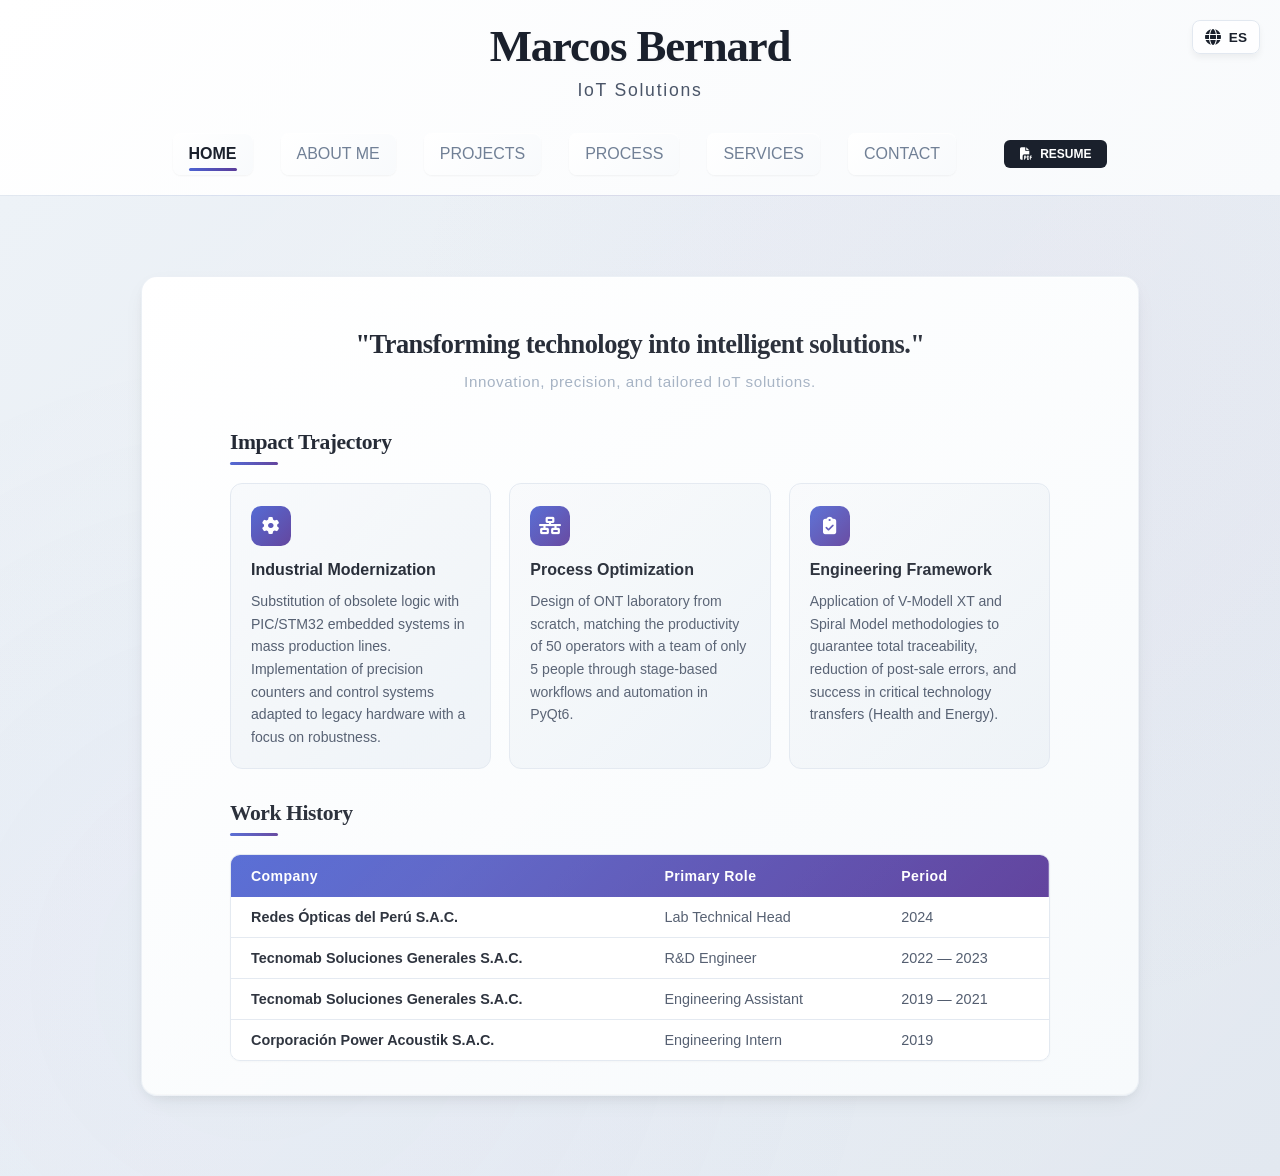
==== commit c5bf32bc: "feat: completar mapeo de etiquetas i18n y pulir diccionario de traducciones" ====
--- a/index.html
+++ b/index.html
@@ -170,10 +170,10 @@
                                 <i class="fa-solid fa-microchip card-icon"></i>
                             </div>
                             <h3 class="card-title">AgriNode Lite</h3>
-                            <p class="card-description">Nodo IoT de sensado agroambiental.</p>
+                            <p class="card-description" data-i18n="p1_desc">Nodo IoT de sensado agroambiental.</p>
                             
                             <div style="font-size: 0.85rem; color: #888; margin-bottom: 10px;">
-                                <i class="fa-solid fa-flask-vial"></i> Laboratorio IoT (Monterrico, Lima)
+                                <i class="fa-solid fa-flask-vial"></i> <span data-i18n="p1_loc">Laboratorio IoT (Monterrico, Lima)</span>
                             </div>
 
                             <div class="card-badges">
@@ -197,28 +197,28 @@
                                     <li class="checklist-item">
                                         <div class="checklist-info">
                                             <i class="fa-solid fa-check checklist-icon done"></i>
-                                            <span class="checklist-text">Diseño Esquemático</span>
-                                        </div>
-                                        <span class="checklist-date">Ene 15</span>
+                                            <span class="checklist-text" data-i18n="p1_step1">Diseño Esquemático</span>
+                                        </div>
+                                        <span class="checklist-date"><span data-i18n="p_date_jan">Ene</span> 15</span>
                                     </li>
                                     <li class="checklist-item">
                                         <div class="checklist-info">
                                             <i class="fa-solid fa-check checklist-icon done"></i>
-                                            <span class="checklist-text">Validación Sensores</span>
-                                        </div>
-                                        <span class="checklist-date">Ene 20</span>
+                                            <span class="checklist-text" data-i18n="p1_step2">Validación Sensores</span>
+                                        </div>
+                                        <span class="checklist-date"><span data-i18n="p_date_jan">Ene</span> 20</span>
                                     </li>
                                     <li class="checklist-item">
                                         <div class="checklist-info">
                                             <i class="fa-regular fa-circle checklist-icon pending"></i>
-                                            <span class="checklist-text">Optimización Energía</span>
-                                        </div>
-                                        <span class="checklist-date">Pendiente</span>
+                                            <span class="checklist-text" data-i18n="p1_step3">Optimización Energía</span>
+                                        </div>
+                                        <span class="checklist-date" data-i18n="p_date_pending">Pendiente</span>
                                     </li>
                                     <li class="checklist-item">
                                         <div class="checklist-info">
                                             <i class="fa-regular fa-circle checklist-icon pending"></i>
-                                            <span class="checklist-text">Documentación</span>
+                                            <span class="checklist-text" data-i18n="p1_step4">Documentación</span>
                                         </div>
                                         <span class="checklist-date">--</span>
                                     </li>
@@ -243,12 +243,12 @@
 
                             <h3 class="card-title">Dimmer PWM Multicanal (A5)</h3>
                             
-                            <p class="card-description">
+                            <p class="card-description" data-i18n="p2_desc">
                                 Controlador de iluminación de alta eficiencia. Diseño de hardware compacto con regulación Buck integrada y firmware optimizado en C.
                             </p>
 
                             <div style="font-size: 0.85rem; color: #888; margin-bottom: 10px;">
-                                <i class="fa-solid fa-microchip"></i> Bernardperulabs (En desarrollo 2026)
+                                <i class="fa-solid fa-microchip"></i> <span data-i18n="p2_loc">Bernardperulabs (En desarrollo 2026)</span>
                             </div>
 
                             <div class="card-badges">
@@ -273,30 +273,30 @@
                                     <li class="checklist-item">
                                         <div class="checklist-info">
                                             <i class="fa-solid fa-check checklist-icon done"></i>
-                                            <span class="checklist-text">Investigación y Simulación Lógica</span>
-                                        </div>
-                                        <span class="checklist-date">Feb 26</span>
+                                            <span class="checklist-text" data-i18n="p2_step1">Investigación y Simulación Lógica</span>
+                                        </div>
+                                        <span class="checklist-date"><span data-i18n="p_date_feb">Feb</span> 26</span>
                                     </li>
                                     <li class="checklist-item">
                                         <div class="checklist-info">
                                             <i class="fa-solid fa-check checklist-icon done"></i>
-                                            <span class="checklist-text">Layout 3D y Esquemático Base</span>
-                                        </div>
-                                        <span class="checklist-date">Feb 26</span>
+                                            <span class="checklist-text" data-i18n="p2_step2">Layout 3D y Esquemático Base</span>
+                                        </div>
+                                        <span class="checklist-date"><span data-i18n="p_date_feb">Feb</span> 26</span>
                                     </li>
                                     <li class="checklist-item">
                                         <div class="checklist-info">
                                             <i class="fa-solid fa-spinner fa-spin checklist-icon" style="color: #f39c12;"></i>
-                                            <span class="checklist-text">Ruteado e Integración Buck Converter</span>
-                                        </div>
-                                        <span class="checklist-date">ACTUAL</span>
+                                            <span class="checklist-text" data-i18n="p2_step3">Ruteado e Integración Buck Converter</span>
+                                        </div>
+                                        <span class="checklist-date" data-i18n="p_date_actual">ACTUAL</span>
                                     </li>
                                     <li class="checklist-item">
                                         <div class="checklist-info">
                                             <i class="fa-solid fa-clock checklist-icon"></i>
-                                            <span class="checklist-text">Fabricación y Pruebas de Carga</span>
-                                        </div>
-                                        <span class="checklist-date">Prox</span>
+                                            <span class="checklist-text" data-i18n="p2_step4">Fabricación y Pruebas de Carga</span>
+                                        </div>
+                                        <span class="checklist-date" data-i18n="p_date_prox">Prox</span>
                                     </li>
                                 </ul>
                                 
@@ -319,12 +319,12 @@
 
                             <h3 class="card-title">Edge Computing Agroambiental</h3>
                             
-                            <p class="card-description">
+                            <p class="card-description" data-i18n="p3_desc">
                                 Sistema distribuido con validación real en Calango. Optimización de latencia y robustez en hardware embebido.
                             </p>
 
                             <div style="font-size: 0.85rem; color: #888; margin-bottom: 10px;">
-                                <i class="fa-solid fa-location-dot"></i> Instalación en campo (Calango, Lima 2025)
+                                <i class="fa-solid fa-location-dot"></i> <span data-i18n="p3_loc">Instalación en campo (Calango, Lima 2025)</span>
                             </div>
 
                             <div class="card-badges">
@@ -348,35 +348,35 @@
                                     <li class="checklist-item">
                                         <div class="checklist-info">
                                             <i class="fa-solid fa-check checklist-icon done"></i>
-                                            <span class="checklist-text">Despliegue e Instalación Física</span>
-                                        </div>
-                                        <span class="checklist-date">Oct 25</span>
+                                            <span class="checklist-text" data-i18n="p3_step1">Despliegue e Instalación Física</span>
+                                        </div>
+                                        <span class="checklist-date"><span data-i18n="p_date_oct">Oct</span> 25</span>
                                     </li>
                                     <li class="checklist-item">
                                         <div class="checklist-info">
                                             <i class="fa-solid fa-check checklist-icon done"></i>
-                                            <span class="checklist-text">Telemetría App Móvil/Escritorio</span>
-                                        </div>
-                                        <span class="checklist-date">Nov 25</span>
+                                            <span class="checklist-text" data-i18n="p3_step2">Telemetría App Móvil/Escritorio</span>
+                                        </div>
+                                        <span class="checklist-date"><span data-i18n="p_date_nov">Nov</span> 25</span>
                                     </li>
                                     <li class="checklist-item">
                                         <div class="checklist-info">
                                             <i class="fa-solid fa-check checklist-icon done"></i>
-                                            <span class="checklist-text">Análisis de Datos (95% PDR)</span>
-                                        </div>
-                                        <span class="checklist-date">Dic 25</span>
+                                            <span class="checklist-text" data-i18n="p3_step3">Análisis de Datos (95% PDR)</span>
+                                        </div>
+                                        <span class="checklist-date"><span data-i18n="p_date_dec">Dic</span> 25</span>
                                     </li>
                                     <li class="checklist-item">
                                         <div class="checklist-info">
                                             <i class="fa-solid fa-check checklist-icon done"></i>
-                                            <span class="checklist-text">Versión de Autor (LuaLaTeX)</span>
-                                        </div>
-                                        <span class="checklist-date">Feb 26</span>
+                                            <span class="checklist-text" data-i18n="p3_step4">Versión de Autor (LuaLaTeX)</span>
+                                        </div>
+                                        <span class="checklist-date"><span data-i18n="p_date_feb">Feb</span> 26</span>
                                     </li>
                                 </ul>
                                 
                                 <a href="https://github.com/MarcosBernardC/edgeComputingCalango" target="_blank" class="cv-button" style="margin-top: 15px; text-decoration: none; justify-content: center; width: 100%; box-sizing: border-box; display: flex;">
-                                    <i class="fa-brands fa-github" style="margin-right: 8px;"></i> <span data-i18n="project_repo"></span>VER REPOSITORIO</span>
+                                    <i class="fa-brands fa-github" style="margin-right: 8px;"></i> <span data-i18n="project_repo">VER REPOSITORIO</span>
                                 </a>
                             </div>
 
@@ -473,10 +473,10 @@
                                 <h2 class="phase-title" data-i18n="process_phase1_title">Prototipado Iterativo (MVP)</h2>
                                 <p class="phase-objective" data-i18n="process_phase1_obj">Validación técnica de concepto al menor costo posible</p>
                                 <ul class="phase-details">
-                                    <li><strong>Metodología:</strong> Ciclos rápidos de diseño, implementación y prueba (Iterative Prototyping)</li>
-                                    <li><strong>Herramientas:</strong> Uso de software Gratuito / Open Source para minimizar la inversión inicial</li>
-                                    <li><strong>Hardware/Firmware:</strong> Prototipado en PIC16F1939 con periféricos nativos (MSSP, I2C, Timer0)</li>
-                                    <li><strong>Estrategia:</strong> Enfoque en funcionalidad crítica (Happy Path) y comunicación Edge-to-Cloud</li>
+                                    <li data-i18n="process_phase1_li1"><strong>Metodología:</strong> Ciclos rápidos de diseño, implementación y prueba (Iterative Prototyping)</li>
+                                    <li data-i18n="process_phase1_li2"><strong>Herramientas:</strong> Uso de software Gratuito / Open Source para minimizar la inversión inicial</li>
+                                    <li data-i18n="process_phase1_li3"><strong>Hardware/Firmware:</strong> Prototipado en PIC16F1939 con periféricos nativos (MSSP, I2C, Timer0)</li>
+                                    <li data-i18n="process_phase1_li4"><strong>Estrategia:</strong> Enfoque en funcionalidad crítica (Happy Path) y comunicación Edge-to-Cloud</li>
                                 </ul>
                             </div>
                         </div>
@@ -491,10 +491,10 @@
                                 <h2 class="phase-title" data-i18n="process_phase2_title">Desarrollo de Campo (Modelo Espiral)</h2>
                                 <p class="phase-objective" data-i18n="process_phase2_obj">Análisis de riesgos, viabilidad económica y robustez</p>
                                 <ul class="phase-details">
-                                    <li><strong>Metodología:</strong> Aplicación del Modelo Espiral para evaluar cada iteración del MVP</li>
-                                    <li><strong>Acción de Ingeniería:</strong> Evaluación de Costo/Beneficio de las tecnologías utilizadas en el prototipo</li>
-                                    <li><strong>Análisis Crítico:</strong> ¿Las soluciones gratuitas son escalables? ¿El ruido industrial requiere componentes de grado profesional?</li>
-                                    <li><strong>Hardware:</strong> Optimización de consumo energético y diseño de PCB profesional en KiCad</li>
+                                    <li data-i18n="process_phase2_li1"><strong>Metodología:</strong> Aplicación del Modelo Espiral para evaluar cada iteración del MVP</li>
+                                    <li data-i18n="process_phase2_li2"><strong>Acción de Ingeniería:</strong> Evaluación de Costo/Beneficio de las tecnologías utilizadas en el prototipo</li>
+                                    <li data-i18n="process_phase2_li3"><strong>Análisis Crítico:</strong> ¿Las soluciones gratuitas son escalables? ¿El ruido industrial requiere componentes de grado profesional?</li>
+                                    <li data-i18n="process_phase2_li4"><strong>Hardware:</strong> Optimización de consumo energético y diseño de PCB profesional en KiCad</li>
                                 </ul>
                             </div>
                         </div>
@@ -509,10 +509,10 @@
                                 <h2 class="phase-title" data-i18n="process_phase3_title">Estandarización (V-Modell XT)</h2>
                                 <p class="phase-objective" data-i18n="process_phase3_obj">Calidad industrial, verificación formal y cierre de proyecto</p>
                                 <ul class="phase-details">
-                                    <li><strong>Metodología:</strong> Implementación del estándar V-Modell XT para asegurar trazabilidad total del dato</li>
-                                    <li><strong>Verificación y Validación (V&V):</strong> Cada requerimiento validado sistemáticamente (desde el bit en el registro hasta la gráfica en el Dashboard)</li>
-                                    <li><strong>Documentación:</strong> Generación de manuales técnicos, certificados de funcionamiento y hojas de datos en LuaLaTeX</li>
-                                    <li><strong>Resultado:</strong> Un producto reproducible, documentado y listo para despliegue masivo</li>
+                                    <li data-i18n="process_phase3_li1"><strong>Metodología:</strong> Implementación del estándar V-Modell XT para asegurar trazabilidad total del dato</li>
+                                    <li data-i18n="process_phase3_li2"><strong>Verificación y Validación (V&V):</strong> Cada requerimiento validado sistemáticamente (desde el bit en el registro hasta la gráfica en el Dashboard)</li>
+                                    <li data-i18n="process_phase3_li3"><strong>Documentación:</strong> Generación de manuales técnicos, certificados de funcionamiento y hojas de datos en LuaLaTeX</li>
+                                    <li data-i18n="process_phase3_li4"><strong>Resultado:</strong> Un producto reproducible, documentado y listo para despliegue masivo</li>
                                 </ul>
                             </div>
                         </div>
@@ -528,23 +528,23 @@
 
                         <div class="tooling-grid">
                             <div class="tool-card">
-                                <h4><i class="fa-solid fa-terminal"></i> Automatización</h4>
-                                <p>Uso de <strong>Fish Shell</strong> y <strong>Makefiles</strong> para flujos de compilación y quemado (pk2cmd) sin intervención manual</p>
+                                <h4><i class="fa-solid fa-terminal"></i> <span data-i18n="tool_auto_title">Automatización</span></h4>
+                                <p data-i18n="tool_auto_text">Uso de <strong>Fish Shell</strong> y <strong>Makefiles</strong> para flujos de compilación y quemado (pk2cmd) sin intervención manual</p>
                             </div>
 
                             <div class="tool-card">
-                                <h4><i class="fa-solid fa-robot"></i> IA Asistida</h4>
-                                <p>Integración de <strong>Antigravity</strong> y <strong>Cursor</strong> para refactorización de código y análisis de lógica en tiempo real</p>
+                                <h4><i class="fa-solid fa-robot"></i> <span data-i18n="tool_ai_title">IA Asistida</span></h4>
+                                <p data-i18n="tool_ai_text">Integración de <strong>Antigravity</strong> y <strong>Cursor</strong> para refactorización de código y análisis de lógica en tiempo real</p>
                             </div>
 
                             <div class="tool-card">
-                                <h4><i class="fa-brands fa-git-alt"></i> Control de Versiones</h4>
-                                <p>Gestión consciente de estados de archivos en <strong>Git</strong> para mantener un historial de cambios granular durante las fases del modelo espiral</p>
+                                <h4><i class="fa-brands fa-git-alt"></i> <span data-i18n="tool_git_title">Control de Versiones</span></h4>
+                                <p data-i18n="tool_git_text">Gestión consciente de estados de archivos en <strong>Git</strong> para mantener un historial de cambios granular durante las fases del modelo espiral</p>
                             </div>
 
                             <div class="tool-card">
-                                <h4><i class="fa-solid fa-file-lines"></i> Documentación Viva</h4>
-                                <p>Sincronización entre <strong>Obsidian</strong> (notas de ingeniería) y el repositorio central del proyecto</p>
+                                <h4><i class="fa-solid fa-file-lines"></i> <span data-i18n="tool_doc_title">Documentación Viva</span></h4>
+                                <p data-i18n="tool_doc_text">Sincronización entre <strong>Obsidian</strong> (notas de ingeniería) y el repositorio central del proyecto</p>
                             </div>
                         </div>
                     </div>
@@ -588,7 +588,7 @@
 
                 <div class="skills-grid">
                     <div class="skill-category">
-                        <h3 class="skill-category-title"><i class="fa-solid fa-microchip"></i> Embedded / IoT</h3>
+                        <h3 class="skill-category-title"><i class="fa-solid fa-microchip"></i> <span data-i18n="skill_cat_embedded">Embedded / IoT</span></h3>
                         <p class="skill-items">
                             <span class="tag-active">ESP32</span> <span class="tag-active">STM32</span> 
                             <span class="tag-active">PIC16/dsPIC</span> <span class="tag-prev">AVR</span>
@@ -596,25 +596,25 @@
                         <p class="skill-items">MQTT · Bluetooth · UART · I2C · SPI</p>
                     </div>
                     <div class="skill-category">
-                        <h3 class="skill-category-title"><i class="fa-solid fa-robot"></i> AI-Assisted Dev</h3>
+                        <h3 class="skill-category-title"><i class="fa-solid fa-robot"></i> <span data-i18n="skill_cat_ai">AI-Assisted Dev</span></h3>
                         <p class="skill-items"><span class="tag-active">Antigravity IDE</span> <span class="tag-active">Cursor</span></p>
-                        <p class="skill-items">Integración de LLMs (Gemini/Claude) para optimización de lógica y refactorización.</p>
+                        <p class="skill-items" data-i18n="skill_ai_desc">Integración de LLMs (Gemini/Claude) para optimización de lógica y refactorización.</p>
                     </div>
                     <div class="skill-category">
-                        <h3 class="skill-category-title"><i class="fa-solid fa-terminal"></i> Toolstack & OS</h3>
+                        <h3 class="skill-category-title"><i class="fa-solid fa-terminal"></i> <span data-i18n="skill_cat_toolstack">Toolstack & OS</span></h3>
                         <p class="skill-items"><span class="tag-active">Fedora</span> <span class="tag-active">EndeavourOS</span> <span class="tag-active">Git</span></p>
                         <p class="skill-items">Fish Shell · Makefiles · Bash Scripting</p>
                     </div>
                     <div class="skill-category">
-                        <h3 class="skill-category-title"><i class="fa-solid fa-language"></i> Idiomas</h3>
-                        <p class="skill-items"><strong>Inglés:</strong> Nivel B1 (TOEFL ITP: 507)</p>
-                        <p class="skill-items">Traducción técnica y preventa estratégica.</p>
+                        <h3 class="skill-category-title"><i class="fa-solid fa-language"></i> <span data-i18n="skill_lang_title">Idiomas</span></h3>
+                        <p class="skill-items"><strong data-i18n="skill_lang_en">Inglés:</strong> <span data-i18n="skill_lang_en_level">Nivel B1 (TOEFL ITP: 507)</span></p>
+                        <p class="skill-items" data-i18n="skill_lang_desc">Traducción técnica y preventa estratégica.</p>
                     </div>
                 </div>
 
                 <div class="skills-legend">
-                    <span class="legend-label"><span class="tag-active">Uso activo</span> Herramienta actual</span>
-                    <span class="legend-label"><span class="tag-prev">Previa</span> Experiencia anterior</span>
+                    <span class="legend-label"><span class="tag-active" data-i18n="skill_legend_active">Uso activo</span> <span data-i18n="skill_legend_active_desc">Herramienta actual</span></span>
+                    <span class="legend-label"><span class="tag-prev" data-i18n="skill_legend_prev">Previa</span> <span data-i18n="skill_legend_prev_desc">Experiencia anterior</span></span>
                 </div>
             </section>
 
@@ -624,10 +624,10 @@
                     "La robustez industrial nace de la trazabilidad y el rigor metodológico."
                 </blockquote>
                 <ul class="philosophy-list">
-                    <li>Validación sistemática (V&V)</li>
-                    <li>Documentación técnica de precisión</li>
-                    <li>Sostenibilidad de hardware legacy</li>
-                    <li>Eficiencia operativa mediante IA</li>
+                    <li data-i18n="phil_li1">Validación sistemática (V&V)</li>
+                    <li data-i18n="phil_li2">Documentación técnica de precisión</li>
+                    <li data-i18n="phil_li3">Sostenibilidad de hardware legacy</li>
+                    <li data-i18n="phil_li4">Eficiencia operativa mediante IA</li>
                 </ul>
             </section>
         </div>
@@ -662,8 +662,8 @@
                                 <i class="fa-solid fa-location-dot"></i>
                             </div>
                             <div class="contact-info-content">
-                                <h3 class="impact-card-title">Ubicación</h3>
-                                <p class="impact-card-text">Monterrico, Lima - Perú</p>
+                                <h3 class="impact-card-title" data-i18n="contact_location_title">Ubicación</h3>
+                                <p class="impact-card-text" data-i18n="contact_location_text">Monterrico, Lima - Perú</p>
                             </div>
                         </div>
 
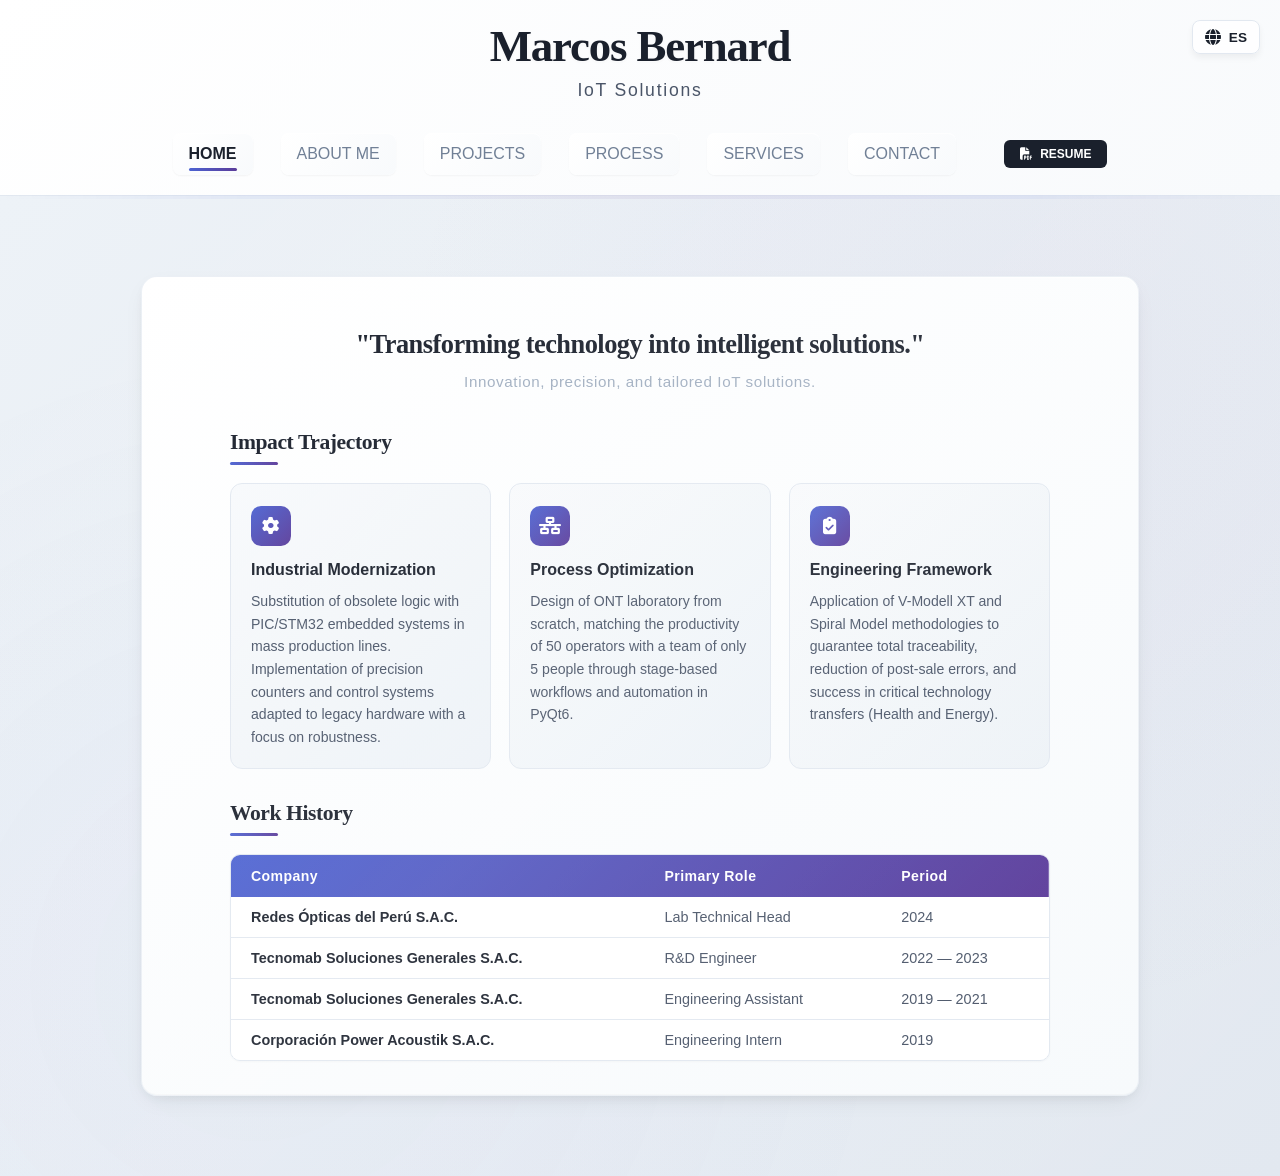
==== commit 1fa7404d: "refactor: sincronizar selector de idiomas con el comportamiento sticky del header - Cambiar .lang-to" ====
--- a/index.html
+++ b/index.html
@@ -17,14 +17,15 @@
 
 <body>
     <!-- SECCIÓN SUPERIOR ESTÁTICA -->
-    <div class="lang-toggle-fixed">
+    
+
+    <div class="header-section">
+        <div class="lang-toggle-fixed">
         <button id="lang-toggle" class="lang-btn">
             <i class="fa-solid fa-globe"></i>
             <span class="lang-text">EN</span>
         </button>
     </div>
-
-    <div class="header-section">
     <h1 class="title">Marcos Bernard</h1>
     <p class="subtitle">IoT Solutions</p>
     
@@ -143,21 +144,25 @@
                         <div class="phase-legend" id="global-legend">
                             <div class="legend-grid">
                                 <div class="legend-item">
-                                    <h4 data-i18n="phase_mvp_title"><span class="legend-dot mvp"></span> FASE 1: MVP</h4>
+                                    <h4 data-i18n="phase_mvp_title"><span class="legend-dot status-MVP"></span> FASE 1: MVP</h4>
                                     <p data-i18n="phase_mvp_desc">Prototipo funcional de bajo costo. Validación de concepto con herramientas Open
                                         Source.</p>
                                 </div>
                                 <div class="legend-item">
-                                    <h4 data-i18n="phase_spiral_title"><span class="legend-dot spiral"></span> FASE 2: SPIRAL</h4>
+                                    <h4 data-i18n="phase_spiral_title"><span class="legend-dot status-SPIRAL"></span> FASE 2: SPIRAL</h4>
                                     <p data-i18n="phase_spiral_desc">Desarrollo iterativo de campo. Análisis de viabilidad técnica y económica.</p>
                                 </div>
                                 <div class="legend-item">
-                                    <h4 data-i18n="phase_developing_title"><span class="legend-dot developing"></span> FASE: DEVELOPING</h4>
+                                    <h4 data-i18n="phase_vmodel_title"><span class="legend-dot status-V-MODEL"></span> FASE 3: V-MODEL</h4>
+                                    <p data-i18n="phase_vmodel_desc">Estandarización y calidad industrial. Trazabilidad total y pruebas formales.</p>
+                                </div>
+                                <div class="legend-item">
+                                    <h4 data-i18n="phase_developing_title"><span class="legend-dot status-DEVELOPING"></span> FASE: DEVELOPING</h4>
                                     <p data-i18n="phase_developing_desc">Proyecto en desarrollo activo. Integración de hardware y firmware.</p>
                                 </div>
                                 <div class="legend-item">
-                                    <h4 data-i18n="phase_vmodel_title"><span class="legend-dot vmodel"></span> FASE 3: V-MODEL</h4>
-                                    <p data-i18n="phase_vmodel_desc">Estandarización y calidad industrial. Trazabilidad total y pruebas formales.</p>
+                                    <h4 data-i18n="phase_pending_title"><span class="legend-dot status-PENDING"></span> FASE: PENDING</h4>
+                                    <p data-i18n="phase_pending_desc">Proyecto en espera de inicio o recursos. Definición de requerimientos iniciales.</p>
                                 </div>
                             </div>
                         </div>
@@ -165,7 +170,7 @@
 
                     <div class="projects-container">
                         <div class="project-card">
-                            <div class="status-badge status-mvp">MVP</div>
+                            <div class="status-badge status-MVP">MVP</div>
                             <div class="card-header">
                                 <i class="fa-solid fa-microchip card-icon"></i>
                             </div>
@@ -188,7 +193,7 @@
                                     <span>35%</span>
                                 </div>
                                 <div class="progress-track">
-                                    <div class="progress-fill" style="width: 35%;"></div>
+                                    <div class="progress-fill" style="width: 35%; background: var(--prog-amber);"></div>
                                 </div>
                             </div>
 
@@ -224,7 +229,7 @@
                                     </li>
                                 </ul>
 
-                                <a href="https://github.com/MarcosBernardC/agrinode-lite" target="_blank" class="cv-button" style="margin-top: 15px; text-decoration: none; justify-content: center; width: 100%; box-sizing: border-box; display: flex;">
+                                <a href="https://github.com/MarcosBernardC/agrinode-lite" target="_blank" class="cv-button" style="margin: 15px 0 0 0; text-decoration: none; justify-content: center; width: 100%; box-sizing: border-box; display: flex;">
                                     <i class="fa-brands fa-github" style="margin-right: 8px;"></i> <span data-i18n="project_repo">VER REPOSITORIO</span>
                                 </a>
                             </div>
@@ -235,7 +240,7 @@
                         </div>
 
                         <div class="project-card">
-                            <div class="status-badge status-developing">DEVELOPING</div>
+                            <div class="status-badge status-SPIRAL">SPIRAL</div>
                             
                             <div class="card-header">
                                 <i class="fa-solid fa-lightbulb card-icon" style="color: #f1c40f;"></i>
@@ -260,11 +265,11 @@
 
                             <div class="progress-section">
                                 <div class="progress-label">
-                                    <span data-i18n="project_state">Estado: Diseño de PCB</span>
-                                    <span>65%</span>
+                                    <span data-i18n="project_state">Estado: Finalizado (SPIRAL)</span>
+                                    <span>100%</span>
                                 </div>
                                 <div class="progress-track">
-                                    <div class="progress-fill" style="width: 65%; background: #f39c12;"></div>
+                                    <div class="progress-fill" style="width: 100%; background: var(--prog-forest);"></div>
                                 </div>
                             </div>
 
@@ -286,21 +291,14 @@
                                     </li>
                                     <li class="checklist-item">
                                         <div class="checklist-info">
-                                            <i class="fa-solid fa-spinner fa-spin checklist-icon" style="color: #f39c12;"></i>
+                                            <i class="fa-solid fa-check checklist-icon done"></i>
                                             <span class="checklist-text" data-i18n="p2_step3">Ruteado e Integración Buck Converter</span>
                                         </div>
-                                        <span class="checklist-date" data-i18n="p_date_actual">ACTUAL</span>
-                                    </li>
-                                    <li class="checklist-item">
-                                        <div class="checklist-info">
-                                            <i class="fa-solid fa-clock checklist-icon"></i>
-                                            <span class="checklist-text" data-i18n="p2_step4">Fabricación y Pruebas de Carga</span>
-                                        </div>
-                                        <span class="checklist-date" data-i18n="p_date_prox">Prox</span>
+                                        <span class="checklist-date" data-i18n="p_date_actual">DONE</span>
                                     </li>
                                 </ul>
                                 
-                                <a href="https://github.com/MarcosBernardC/PIC12F675-LED-Dimmer" target="_blank" class="cv-button" style="margin-top: 15px; text-decoration: none; justify-content: center; width: 100%; box-sizing: border-box; display: flex;">
+                                <a href="https://github.com/MarcosBernardC/PIC12F675-LED-Dimmer" target="_blank" class="cv-button" style="margin: 15px 0 0 0; text-decoration: none; justify-content: center; width: 100%; box-sizing: border-box; display: flex;">
                                     <i class="fa-brands fa-github" style="margin-right: 8px;"></i> <span data-i18n="project_repo">VER REPOSITORIO</span>
                                 </a>
                             </div>
@@ -311,7 +309,7 @@
                         </div>
 
                         <div class="project-card">
-                            <div class="status-badge status-spiral">SPIRAL</div>
+                            <div class="status-badge status-SPIRAL">SPIRAL</div>
                             
                             <div class="card-header">
                                 <i class="fa-solid fa-tower-broadcast card-icon"></i>
@@ -339,7 +337,7 @@
                                     <span>100%</span>
                                 </div>
                                 <div class="progress-track">
-                                    <div class="progress-fill" style="width: 100%; background: #28a745;"></div>
+                                    <div class="progress-fill" style="width: 100%; background: var(--prog-forest);"></div>
                                 </div>
                             </div>
 
@@ -375,7 +373,153 @@
                                     </li>
                                 </ul>
                                 
-                                <a href="https://github.com/MarcosBernardC/edgeComputingCalango" target="_blank" class="cv-button" style="margin-top: 15px; text-decoration: none; justify-content: center; width: 100%; box-sizing: border-box; display: flex;">
+                                <a href="https://github.com/MarcosBernardC/edgeComputingCalango" target="_blank" class="cv-button" style="margin: 15px 0 0 0; text-decoration: none; justify-content: center; width: 100%; box-sizing: border-box; display: flex;">
+                                    <i class="fa-brands fa-github" style="margin-right: 8px;"></i> <span data-i18n="project_repo">VER REPOSITORIO</span>
+                                </a>
+                            </div>
+
+                            <button class="details-toggle" onclick="toggleDetails(this)">
+                                Ver Detalles <i class="fa-solid fa-chevron-down"></i>
+                            </button>
+                        </div>
+
+                        <div class="project-card">
+                            <div class="status-badge status-V-MODEL">V-MODEL</div>
+                            
+                            <div class="card-header">
+                                <i class="fa-solid fa-file-lines card-icon"></i>
+                            </div>
+
+                            <h3 class="card-title">Instrumentation Manuals Pro</h3>
+                            
+                            <p class="card-description" data-i18n="p4_desc">
+                                Reingeniería y localización técnica de manuales industriales. Transformación de documentación obsoleta en manuales vectoriales de alta precisión editorial.
+                            </p>
+
+                            <div style="font-size: 0.85rem; color: #888; margin-bottom: 10px;">
+                                <i class="fa-solid fa-industry"></i> <span data-i18n="p4_loc">Lutron Precision Components | Control de Calidad</span>
+                            </div>
+
+                            <div class="card-badges">
+                                <span class="badge">LaTeX</span>
+                                <span class="badge">TikZ</span>
+                                <span class="badge">Makefile</span>
+                                <span class="badge">Git</span>
+                            </div>
+
+                            <div class="progress-section">
+                                <div class="progress-label">
+                                    <span data-i18n="project_state">Estado</span>
+                                    <span>100%</span>
+                                </div>
+                                <div class="progress-track">
+                                    <div class="progress-fill" style="width: 100%; background: var(--prog-forest);"></div>
+                                </div>
+                            </div>
+
+                            <div class="progress-details">
+                                <ul class="checklist">
+                                    <li class="checklist-item">
+                                        <div class="checklist-info">
+                                            <i class="fa-solid fa-check checklist-icon done"></i>
+                                            <span class="checklist-text" data-i18n="p4_step1">Digitalización y tipografía Helvetica (12pt)</span>
+                                        </div>
+                                        <span class="checklist-date">2026</span>
+                                    </li>
+                                    <li class="checklist-item">
+                                        <div class="checklist-info">
+                                            <i class="fa-solid fa-check checklist-icon done"></i>
+                                            <span class="checklist-text" data-i18n="p4_step2">Esquemas de hardware vectoriales con TikZ</span>
+                                        </div>
+                                        <span class="checklist-date">2026</span>
+                                    </li>
+                                    <li class="checklist-item">
+                                        <div class="checklist-info">
+                                            <i class="fa-solid fa-check checklist-icon done"></i>
+                                            <span class="checklist-text" data-i18n="p4_step3">Traducción técnica y estandarización DIN</span>
+                                        </div>
+                                        <span class="checklist-date">2026</span>
+                                    </li>
+                                    <li class="checklist-item">
+                                        <div class="checklist-info">
+                                            <i class="fa-solid fa-check checklist-icon done"></i>
+                                            <span class="checklist-text" data-i18n="p4_step4">Automatización de compilación con Makefile</span>
+                                        </div>
+                                        <span class="checklist-date">2026</span>
+                                    </li>
+                                </ul>
+                                <a href="https://github.com/MarcosBernardC/instrumentation-manuals-pro" target="_blank" class="cv-button" style="margin: 15px 0 0 0; text-decoration: none; justify-content: center; width: 100%; box-sizing: border-box; display: flex;">
+                                    <i class="fa-brands fa-github" style="margin-right: 8px;"></i> <span data-i18n="project_repo">VER REPOSITORIO</span>
+                                </a>
+                            </div>
+
+                            <button class="details-toggle" onclick="toggleDetails(this)">
+                                Ver Detalles <i class="fa-solid fa-chevron-down"></i>
+                            </button>
+                        </div>
+
+                        <div class="project-card">
+                            <div class="status-badge status-MVP">MVP</div>
+                            <div class="card-header">
+                                <i class="fa-solid fa-database card-icon"></i>
+                            </div>
+                            <h3 class="card-title">CRM Laboral: Engineering Solutions</h3>
+                            <p class="card-description" data-i18n="p_crm_desc">Ecosistema de gestión de datos y automatización de procesos de selección técnica.</p>
+                            
+                            <div style="font-size: 0.85rem; color: #888; margin-bottom: 10px;">
+                                <i class="fa-solid fa-cloud-code"></i> <span data-i18n="p_crm_loc">Cloud Stack (FastAPI / Supabase)</span>
+                            </div>
+
+                            <div class="card-badges">
+                                <span class="badge">Python 3.14</span>
+                                <span class="badge">FastAPI</span>
+                                <span class="badge">PostgreSQL</span>
+                                <span class="badge">ETL</span>
+                            </div>
+
+                            <div class="progress-section">
+                                <div class="progress-label">
+                                    <span data-i18n="project_progress">Progreso</span>
+                                    <span>85%</span>
+                                </div>
+                                <div class="progress-track">
+                                    <div class="progress-fill" style="width: 85%; background: var(--prog-cobalt);"></div>
+                                </div>
+                            </div>
+
+                            <div class="progress-details">
+                                <ul class="checklist">
+                                    <li class="checklist-item">
+                                        <div class="checklist-info">
+                                            <i class="fa-solid fa-check checklist-icon done"></i>
+                                            <span class="checklist-text" data-i18n="p_crm_step1">Arquitectura Backend & API</span>
+                                        </div>
+                                        <span class="checklist-date"><span data-i18n="p_date_feb">Feb</span> 28</span>
+                                    </li>
+                                    <li class="checklist-item">
+                                        <div class="checklist-info">
+                                            <i class="fa-solid fa-check checklist-icon done"></i>
+                                            <span class="checklist-text" data-i18n="p_crm_step2">Esquema DB & Migraciones</span>
+                                        </div>
+                                        <span class="checklist-date"><span data-i18n="p_date_mar">Mar</span> 01</span>
+                                    </li>
+                                    <li class="checklist-item">
+                                        <div class="checklist-info">
+                                            <i class="fa-solid fa-spinner fa-spin checklist-icon in-progress"></i>
+                                            <span class="checklist-text" data-i18n="p_crm_step3">Frontend Dashboard (Docs)</span>
+                                        </div>
+                                        <span class="checklist-date"><span data-i18n="p_date_mar">Mar</span> 04</span>
+                                    </li>
+                                    <li class="checklist-item">
+                                        <div class="checklist-info">
+                                            <i class="fa-regular fa-circle checklist-icon pending"></i>
+                                            <span class="checklist-text" data-i18n="p_crm_step4">Automatización de Postulación</span>
+                                        </div>
+                                        <span class="checklist-date" data-i18n="p_date_pending">Pendiente</span>
+                                    </li>
+                                </ul>
+
+                                <a href="https://github.com/MarcosBernardC/CRM_LABORAL" target="_blank" class="cv-button" style="margin: 15px 0 0 0; text-decoration: none; justify-content: center; width: 100%; box-sizing: border-box; display: flex;">
                                     <i class="fa-brands fa-github" style="margin-right: 8px;"></i> <span data-i18n="project_repo">VER REPOSITORIO</span>
                                 </a>
                             </div>
--- a/css/global.css
+++ b/css/global.css
@@ -31,6 +31,13 @@
   --mvp-color: #059669; /* Verde esmeralda */
   --spiral-color: #2563eb; /* Azul cobalto */
   --vmodel-color: #7c3aed; /* Púrpura */
+
+  /* Progress Palette */
+  --prog-coral: #FF7F50;     /* 0% - 20% */
+  --prog-amber: #FFBF00;     /* 21% - 50% */
+  --prog-cobalt: #2563eb;    /* 51% - 85% */
+  --prog-turquoise: #00CED1; /* 86% - 99% */
+  --prog-forest: #228B22;    /* 100% */
 }
 
 /* ========================================
@@ -57,8 +64,6 @@
   min-height: 100vh;
   display: flex;
   flex-direction: column;
-  overflow-x: hidden;
-  overflow-y: auto;
   font-family: "Inter", sans-serif;
   color: var(--dark-charcoal);
   background: linear-gradient(135deg, #f8fafc 0%, #f1f5f9 100%);
@@ -77,14 +82,16 @@
    Header
    ======================================== */
 .header-section {
-  height: 26%;
+  position: sticky;
+  top: 0;
+  z-index: 1000;
+  background-color: var(--pure-white);
   background: linear-gradient(135deg, var(--pure-white), var(--off-white));
   display: flex;
   flex-direction: column;
   justify-content: center;
   align-items: center;
   padding: 20px;
-  position: relative;
   border-bottom: 1px solid var(--border-gray);
   box-shadow:
     0 4px 6px -1 rgba(0, 0, 0, 0.05),
@@ -222,8 +229,6 @@
    Common Content Containers
    ======================================== */
 .image-section {
-  min-height: 74%;
-  flex: 1;
   background: linear-gradient(
     135deg,
     var(--lighter-gray) 0%,
@@ -231,10 +236,8 @@
   );
   display: flex;
   justify-content: center;
-  align-items: center;
+  align-items: flex-start;
   position: relative;
-  overflow-x: hidden;
-  overflow-y: auto;
 }
 
 .image-section::before {
@@ -586,22 +589,26 @@
 
 /* SOLUCIÓN BASE: Layout consistente */
 .content-section {
-  position: absolute;
-  top: 0;
-  left: 0;
+  position: relative;
   width: 100%;
-  height: 100%;
+  height: auto;
   opacity: 0;
+  display: none;
   transform: translateY(20px);
   transition:
     opacity 0.5s ease,
     transform 0.5s ease;
   pointer-events: none;
-
-  display: flex;
+  padding: 0;
+}
+
+.content-section.active {
+  opacity: 1;
+  display: flex !important;
   justify-content: center;
-  align-items: center;
-  padding: 0;
+  align-items: flex-start;
+  transform: translateY(0);
+  pointer-events: all;
 }
 
 /* Espaciado estandarizado para TODOS los paneles */
@@ -630,12 +637,6 @@
     justify-content: center;
   }
 
-  .content-section {
-    position: relative;
-    height: auto;
-    min-height: 0;
-  }
-
   .content-section:not(.active) {
     display: none;
   }
@@ -683,15 +684,8 @@
     padding: var(--section-gap-mobile) 0;
   }
 
-  .content-section {
-    position: relative;
-    height: auto;
-    align-items: flex-start;
-    padding-top: var(--section-gap-mobile);
-  }
-
   .content-section.active {
-    position: relative;
+    display: flex !important;
   }
 
   .content-section:not(.active) {
@@ -722,10 +716,9 @@
    Language Toggle Styles (Fixed Top Right)
    ======================================== */
 .lang-toggle-fixed {
-    position: fixed;
+    position: absolute;
     top: 20px;
     right: 20px;
-    z-index: 1000;
 }
 
 .lang-btn {
--- a/css/projects.css
+++ b/css/projects.css
@@ -11,14 +11,11 @@
 
 .projects-container {
   width: 100%;
-  height: 100%;
-  display: flex;
+  display: grid;
+  grid-template-columns: repeat(auto-fit, 340px);
   justify-content: center;
-  align-items: flex-start; /* Changed from center to allow top alignment on scroll */
-  flex-wrap: wrap;
   gap: 40px;
   padding: 20px 0;
-  overflow-y: auto; /* Ensure it scrolls if needed */
   transition: all 0.5s cubic-bezier(0.4, 0, 0.2, 1);
 }
 
@@ -33,7 +30,8 @@
   background: linear-gradient(145deg, var(--pure-white), var(--light-cream));
   border-radius: 16px;
   padding: 30px;
-  width: 340px;
+  width: 100%; /* Let grid control width */
+  max-width: 340px;
   box-shadow:
     0 10px 15px -3px rgba(0, 0, 0, 0.05),
     0 4px 6px -2px rgba(0, 0, 0, 0.025),
@@ -43,6 +41,8 @@
   transition: var(--transition);
   position: relative;
   overflow: hidden;
+  display: flex;
+  flex-direction: column;
 }
 
 .project-card:hover {
@@ -329,6 +329,9 @@
 .checklist-icon.pending {
   color: var(--lighter-gray);
 }
+.checklist-icon.in-progress {
+  color: #f39c12;
+}
 
 .checklist-text {
   font-weight: 500;
@@ -356,6 +359,7 @@
   justify-content: center;
   align-items: center;
   gap: 8px;
+  margin-top: auto;
 }
 
 .details-toggle:hover {
@@ -392,28 +396,34 @@
   z-index: 10;
 }
 
-.status-mvp {
+.status-MVP {
   background-color: rgba(16, 185, 129, 0.1);
   color: #059669;
   border: 1px solid rgba(16, 185, 129, 0.2);
 }
 
-.status-spiral {
+.status-SPIRAL {
   background-color: rgba(59, 130, 246, 0.1);
   color: #2563eb;
   border: 1px solid rgba(59, 130, 246, 0.2);
 }
 
-.status-developing {
+.status-DEVELOPING {
   background-color: rgba(241, 196, 15, 0.15);
   color: #9a7d0a;
   border: 1px solid rgba(241, 196, 15, 0.3);
 }
 
-.status-vmodel {
+.status-V-MODEL {
   background-color: rgba(139, 92, 246, 0.1);
   color: #7c3aed;
   border: 1px solid rgba(139, 92, 246, 0.2);
+}
+
+.status-PENDING {
+  background-color: rgba(100, 116, 139, 0.1);
+  color: #64748b;
+  border: 1px solid rgba(100, 116, 139, 0.2);
 }
 
 @media (max-width: 480px) {
